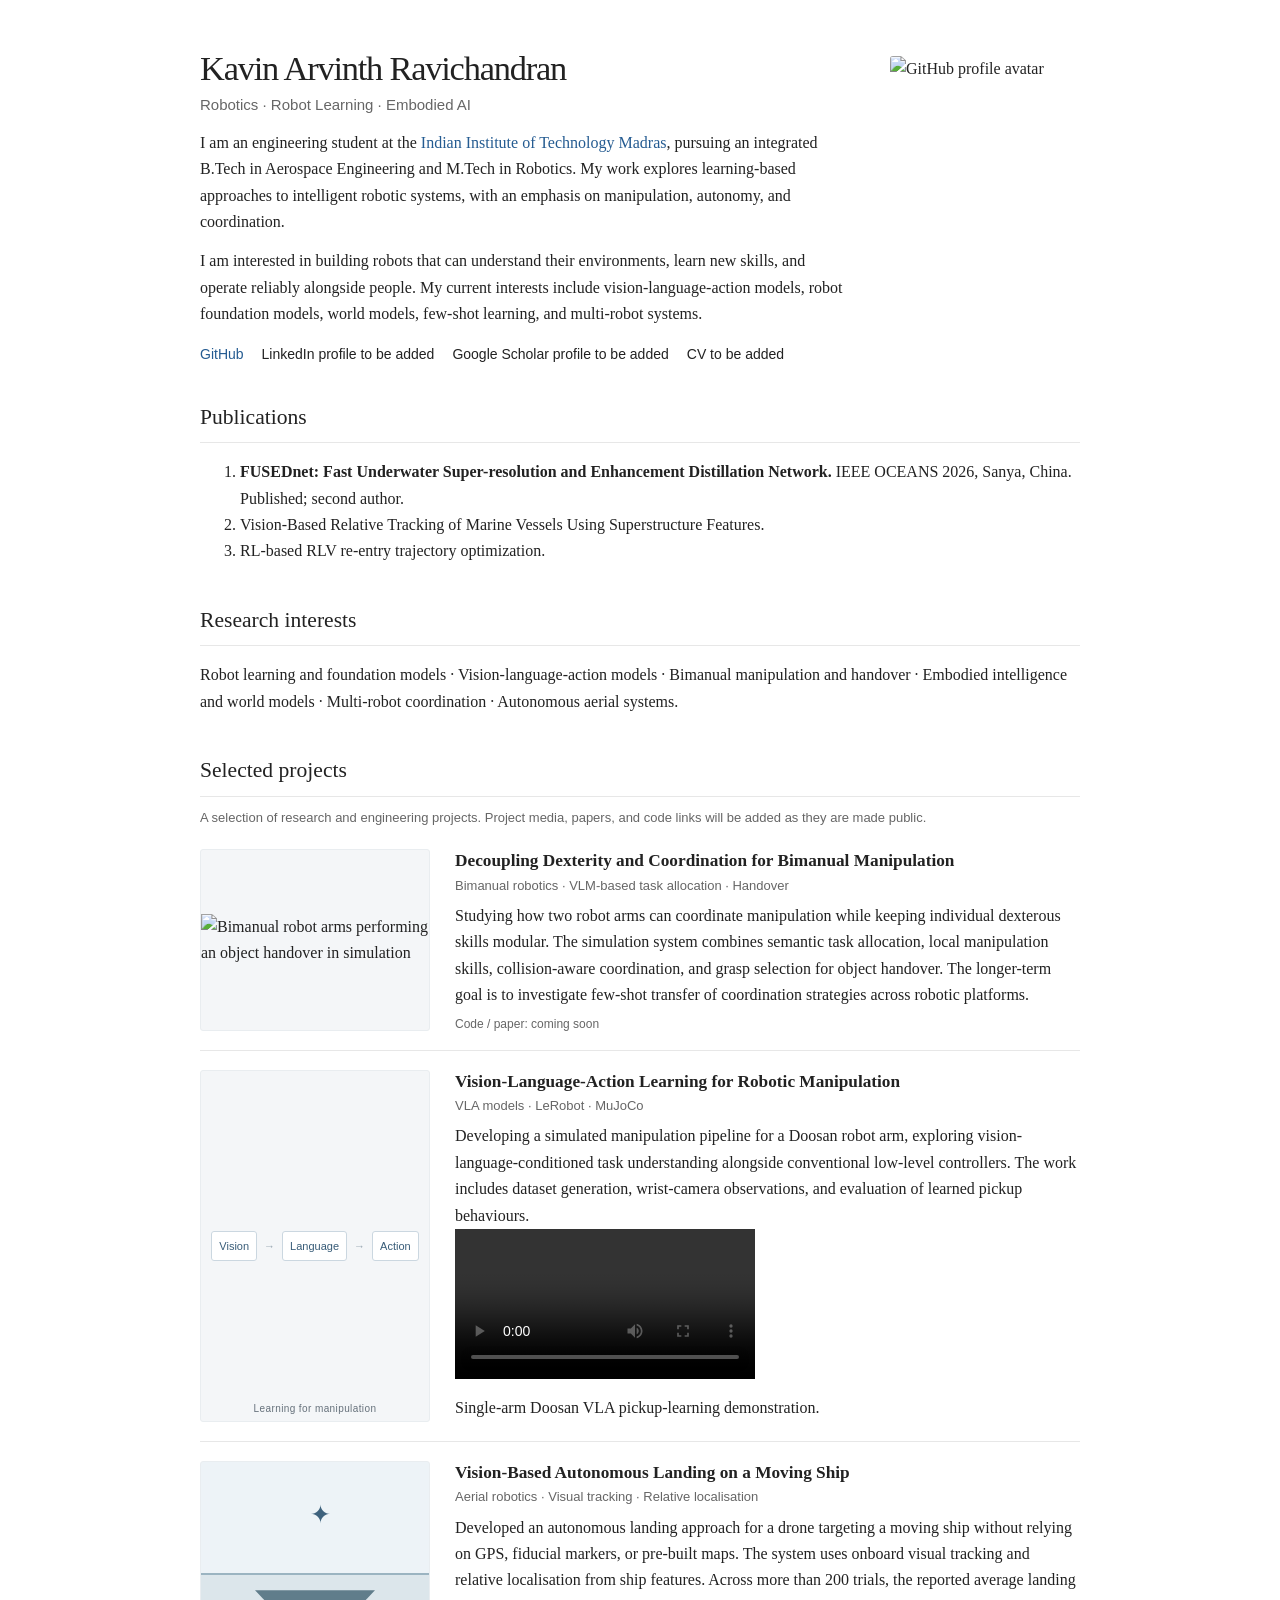
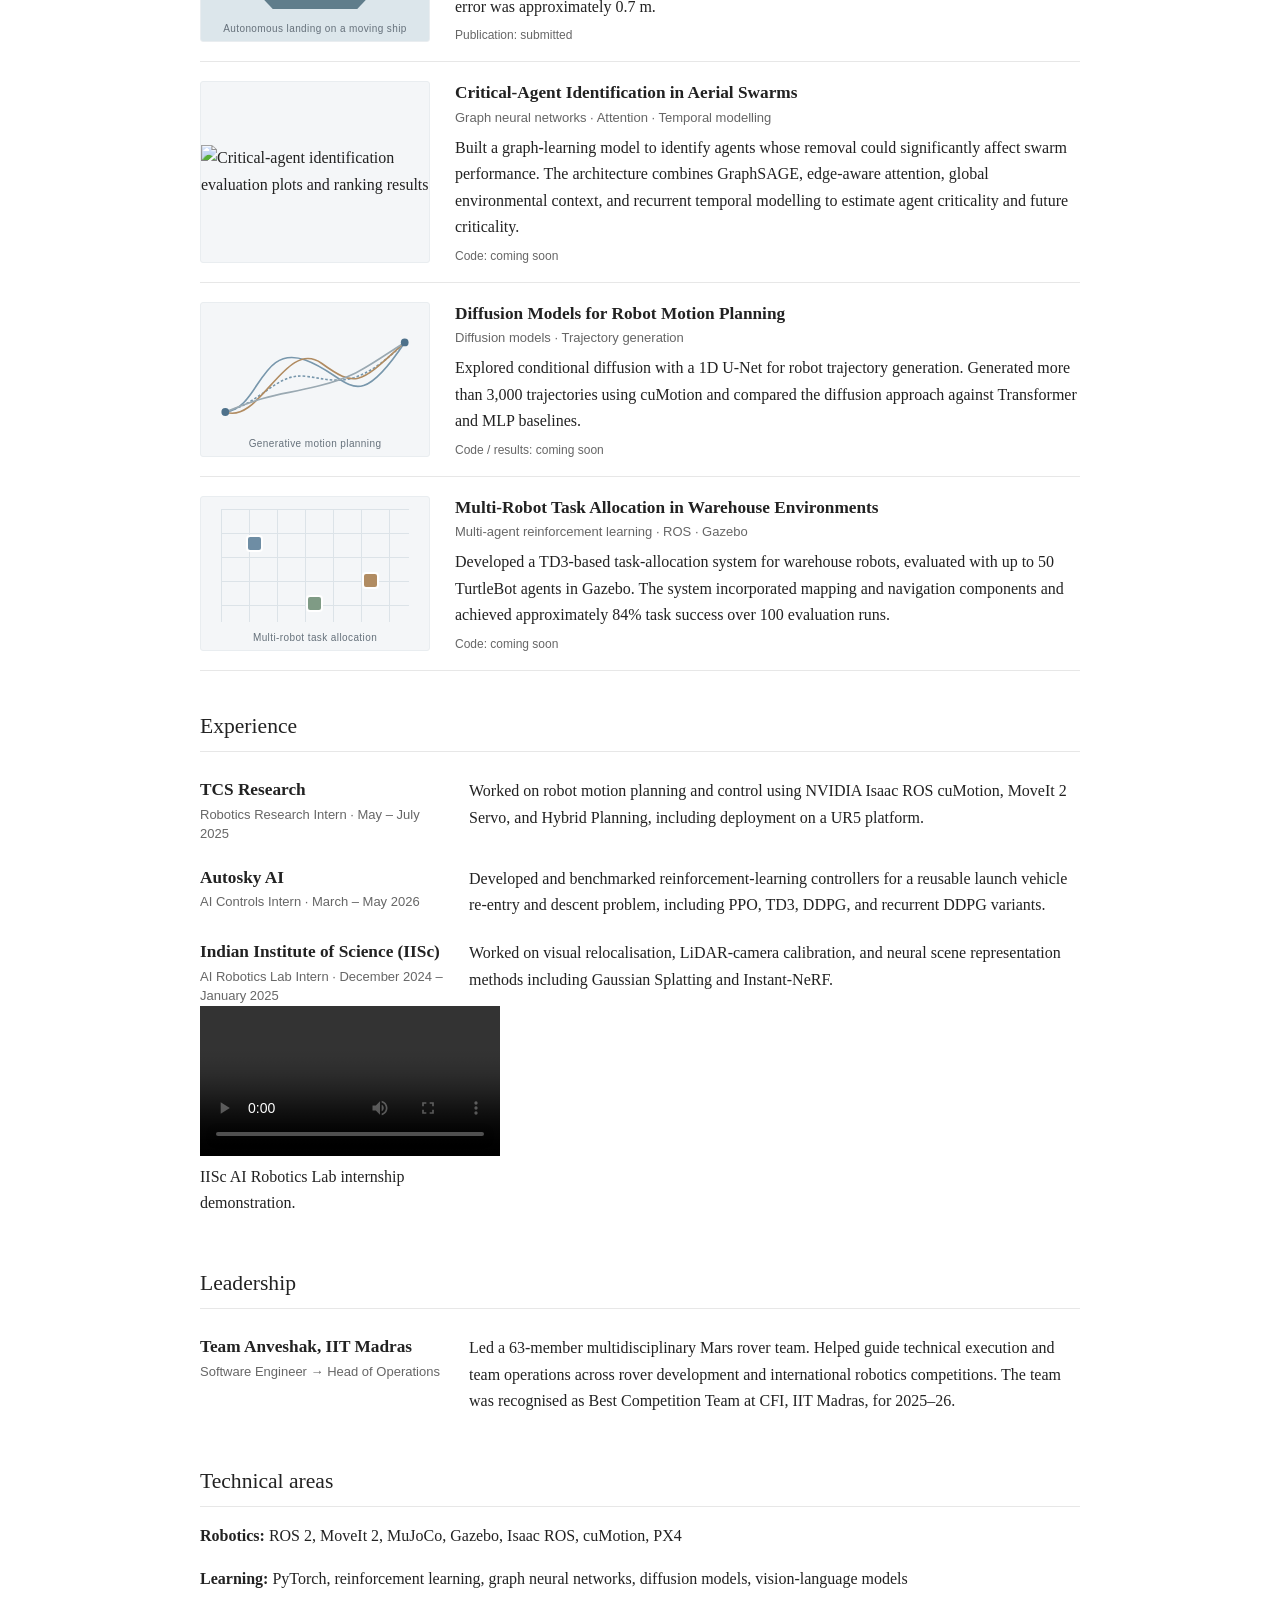
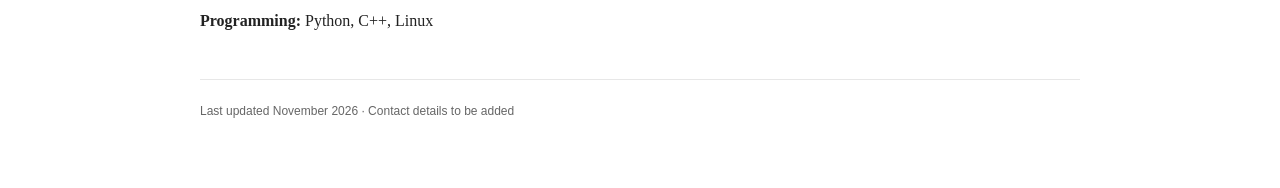
==== index.html @ e3681ea6 "Add publications and project media sections" ====
<!DOCTYPE html>
<html lang="en">
<head>
  <meta charset="UTF-8">
  <meta name="viewport" content="width=device-width, initial-scale=1">
  <meta name="description" content="Kavin Arvinth Ravichandran — robotics researcher working on robot learning, embodied AI, and autonomous systems.">
  <title>Kavin Arvinth Ravichandran</title>
  <link rel="stylesheet" href="stylesheet.css">
</head>
<body>
  <main class="page">
    <header class="intro">
      <div class="intro-copy">
        <h1>Kavin Arvinth Ravichandran</h1>
        <p class="subtitle">Robotics · Robot Learning · Embodied AI</p>
        <p>
          I am an engineering student at the <a href="https://www.iitm.ac.in/">Indian Institute of Technology Madras</a>,
          pursuing an integrated B.Tech in Aerospace Engineering and M.Tech in Robotics. My work explores
          learning-based approaches to intelligent robotic systems, with an emphasis on manipulation,
          autonomy, and coordination.
        </p>
        <p>
          I am interested in building robots that can understand their environments, learn new
          skills, and operate reliably alongside people. My current interests include vision-language-action
          models, robot foundation models, world models, few-shot learning, and multi-robot systems.
        </p>
        <nav class="links" aria-label="Profile links">
          <a href="https://github.com/Redsapphire15">GitHub</a>
          <span>LinkedIn profile to be added</span>
          <span>Google Scholar profile to be added</span>
          <span>CV to be added</span>
        </nav>
      </div>
      <div class="portrait">
        <img src="https://avatars.githubusercontent.com/u/147643584?v=4" alt="GitHub profile avatar">
      </div>
    </header>

    <section>
      <h2>Publications</h2>
      <ol class="publications">
        <li><strong>FUSEDnet: Fast Underwater Super-resolution and Enhancement Distillation Network.</strong> IEEE OCEANS 2026, Sanya, China. Published; second author.</li>
        <li>Vision-Based Relative Tracking of Marine Vessels Using Superstructure Features.</li>
        <li>RL-based RLV re-entry trajectory optimization.</li>
      </ol>
    </section>

    <section>
      <h2>Research interests</h2>
      <p>
        Robot learning and foundation models · Vision-language-action models · Bimanual manipulation
        and handover · Embodied intelligence and world models · Multi-robot coordination ·
        Autonomous aerial systems.
      </p>
    </section>

    <section>
      <h2>Selected projects</h2>
      <p class="section-note">A selection of research and engineering projects. Project media, papers, and code links will be added as they are made public.</p>

      <article class="project">
        <div class="project-figure media-figure">
          <img src="assets/images/bimanual-coordination.png" alt="Bimanual robot arms performing an object handover in simulation">
        </div>
        <div class="project-copy">
          <h3>Decoupling Dexterity and Coordination for Bimanual Manipulation</h3>
          <p class="meta">Bimanual robotics · VLM-based task allocation · Handover</p>
          <p>
            Studying how two robot arms can coordinate manipulation while keeping individual
            dexterous skills modular. The simulation system combines semantic task allocation,
            local manipulation skills, collision-aware coordination, and grasp selection for
            object handover. The longer-term goal is to investigate few-shot transfer of
            coordination strategies across robotic platforms.
          </p>
          <p class="project-links"><span>Code / paper: coming soon</span></p>
        </div>
      </article>

      <article class="project">
        <div class="project-figure figure-vla" role="img" aria-label="Illustration of a camera, language instruction, and robot action pipeline">
          <div class="pipeline"><span>Vision</span><b>→</b><span>Language</span><b>→</b><span>Action</span></div>
          <div class="figure-label">Learning for manipulation</div>
        </div>
        <div class="project-copy">
          <h3>Vision-Language-Action Learning for Robotic Manipulation</h3>
          <p class="meta">VLA models · LeRobot · MuJoCo</p>
          <p>
            Developing a simulated manipulation pipeline for a Doosan robot arm, exploring
            vision-language-conditioned task understanding alongside conventional low-level
            controllers. The work includes dataset generation, wrist-camera observations,
            and evaluation of learned pickup behaviours.
          </p>
          <div class="project-media">
            <video controls preload="metadata" playsinline>
              <source src="assets/videos/single-arm-vla.mp4" type="video/mp4">
              Your browser does not support the video tag.
            </video>
            <p class="media-caption">Single-arm Doosan VLA pickup-learning demonstration.</p>
          </div>
        </div>
      </article>

      <article class="project">
        <div class="project-figure figure-drone" role="img" aria-label="Illustration of a drone approaching a moving ship landing platform">
          <div class="horizon"></div><div class="ship"></div><div class="drone">✦</div>
          <div class="figure-label">Autonomous landing on a moving ship</div>
        </div>
        <div class="project-copy">
          <h3>Vision-Based Autonomous Landing on a Moving Ship</h3>
          <p class="meta">Aerial robotics · Visual tracking · Relative localisation</p>
          <p>
            Developed an autonomous landing approach for a drone targeting a moving ship without
            relying on GPS, fiducial markers, or pre-built maps. The system uses onboard visual
            tracking and relative localisation from ship features. Across more than 200 trials,
            the reported average landing error was approximately 0.7 m.
          </p>
          <p class="project-links"><span>Publication: submitted</span></p>
        </div>
      </article>

      <article class="project">
        <div class="project-figure media-figure">
          <img src="assets/images/critical-agent-results.png" alt="Critical-agent identification evaluation plots and ranking results">
        </div>
        <div class="project-copy">
          <h3>Critical-Agent Identification in Aerial Swarms</h3>
          <p class="meta">Graph neural networks · Attention · Temporal modelling</p>
          <p>
            Built a graph-learning model to identify agents whose removal could significantly
            affect swarm performance. The architecture combines GraphSAGE, edge-aware attention,
            global environmental context, and recurrent temporal modelling to estimate agent
            criticality and future criticality.
          </p>
          <p class="project-links"><span>Code: coming soon</span></p>
        </div>
      </article>

      <article class="project">
        <div class="project-figure figure-diffusion" role="img" aria-label="Illustration of multiple candidate robot motion trajectories">
          <svg viewBox="0 0 320 170" aria-hidden="true">
            <path d="M22 135 C75 130 75 30 145 55 S220 145 298 28" />
            <path d="M22 135 C80 120 100 75 145 80 S220 105 298 28" />
            <path d="M22 135 C75 155 115 20 170 60 S230 90 298 28" />
            <path d="M22 135 C95 105 105 110 165 95 S240 65 298 28" />
            <circle cx="22" cy="135" r="6"/><circle cx="298" cy="28" r="6"/>
          </svg>
          <div class="figure-label">Generative motion planning</div>
        </div>
        <div class="project-copy">
          <h3>Diffusion Models for Robot Motion Planning</h3>
          <p class="meta">Diffusion models · Trajectory generation</p>
          <p>
            Explored conditional diffusion with a 1D U-Net for robot trajectory generation.
            Generated more than 3,000 trajectories using cuMotion and compared the diffusion
            approach against Transformer and MLP baselines.
          </p>
          <p class="project-links"><span>Code / results: coming soon</span></p>
        </div>
      </article>

      <article class="project">
        <div class="project-figure figure-multi" role="img" aria-label="Illustration of multiple mobile robots coordinating in a warehouse">
          <div class="warehouse-grid"></div><span class="bot bot-a"></span><span class="bot bot-b"></span><span class="bot bot-c"></span>
          <div class="figure-label">Multi-robot task allocation</div>
        </div>
        <div class="project-copy">
          <h3>Multi-Robot Task Allocation in Warehouse Environments</h3>
          <p class="meta">Multi-agent reinforcement learning · ROS · Gazebo</p>
          <p>
            Developed a TD3-based task-allocation system for warehouse robots, evaluated with
            up to 50 TurtleBot agents in Gazebo. The system incorporated mapping and navigation
            components and achieved approximately 84% task success over 100 evaluation runs.
          </p>
          <p class="project-links"><span>Code: coming soon</span></p>
        </div>
      </article>
    </section>

    <section>
      <h2>Experience</h2>
      <div class="entry">
        <div><h3>TCS Research</h3><p class="meta">Robotics Research Intern · May – July 2025</p></div>
        <p>Worked on robot motion planning and control using NVIDIA Isaac ROS cuMotion, MoveIt 2 Servo, and Hybrid Planning, including deployment on a UR5 platform.</p>
      </div>
      <div class="entry">
        <div><h3>Autosky AI</h3><p class="meta">AI Controls Intern · March – May 2026</p></div>
        <p>Developed and benchmarked reinforcement-learning controllers for a reusable launch vehicle re-entry and descent problem, including PPO, TD3, DDPG, and recurrent DDPG variants.</p>
      </div>
      <div class="entry">
        <div><h3>Indian Institute of Science (IISc)</h3><p class="meta">AI Robotics Lab Intern · December 2024 – January 2025</p>
          <div class="project-media experience-video">
            <video controls preload="metadata" playsinline>
              <source src="assets/videos/iisc-internship.mp4" type="video/mp4">
              Your browser does not support the video tag.
            </video>
            <p class="media-caption">IISc AI Robotics Lab internship demonstration.</p>
          </div>
        </div>
        <p>Worked on visual relocalisation, LiDAR-camera calibration, and neural scene representation methods including Gaussian Splatting and Instant-NeRF.</p>
      </div>
    </section>

    <section>
      <h2>Leadership</h2>
      <div class="entry">
        <div><h3>Team Anveshak, IIT Madras</h3><p class="meta">Software Engineer → Head of Operations</p></div>
        <p>Led a 63-member multidisciplinary Mars rover team. Helped guide technical execution and team operations across rover development and international robotics competitions. The team was recognised as Best Competition Team at CFI, IIT Madras, for 2025–26.</p>
      </div>
    </section>

    <section>
      <h2>Technical areas</h2>
      <p><strong>Robotics:</strong> ROS 2, MoveIt 2, MuJoCo, Gazebo, Isaac ROS, cuMotion, PX4</p>
      <p><strong>Learning:</strong> PyTorch, reinforcement learning, graph neural networks, diffusion models, vision-language models</p>
      <p><strong>Programming:</strong> Python, C++, Linux</p>
    </section>

    <footer>
      <p>Last updated November 2026 · Contact details to be added</p>
    </footer>
  </main>
</body>
</html>
---- stylesheet.css ----
:root {
  --ink: #222;
  --muted: #666;
  --line: #e7e7e7;
  --link: #245b91;
  --paper: #fff;
  --wash: #f4f6f8;
}
* { box-sizing: border-box; }
html { scroll-behavior: smooth; }
body {
  margin: 0;
  background: var(--paper);
  color: var(--ink);
  font: 16px/1.65 Georgia, "Times New Roman", serif;
  -webkit-font-smoothing: antialiased;
}
a { color: var(--link); text-decoration: none; }
a:hover { text-decoration: underline; }
.page { max-width: 940px; margin: 48px auto 70px; padding: 0 30px; }
.intro { display: grid; grid-template-columns: minmax(0, 1fr) 190px; gap: 42px; align-items: start; }
h1 { margin: 0 0 5px; font-size: 2.15rem; font-weight: 500; line-height: 1.2; letter-spacing: -.035em; }
.subtitle { margin: 0 0 20px; color: var(--muted); font: 15px/1.5 Arial, sans-serif; }
.intro-copy p { margin: 0 0 13px; }
.portrait { padding-top: 8px; }
.portrait img { width: 100%; display: block; border-radius: 3px; }
.links { display: flex; flex-wrap: wrap; gap: 8px 18px; margin-top: 18px; font: 14px Arial, sans-serif; }
section { margin-top: 38px; }
h2 { margin: 0 0 15px; padding-bottom: 7px; border-bottom: 1px solid var(--line); font-size: 1.35rem; font-weight: 500; }
h3 { margin: 0 0 3px; font-size: 1.08rem; font-weight: 600; line-height: 1.35; }
.section-note, .meta { color: var(--muted); font: 13px/1.5 Arial, sans-serif; }
.section-note { margin: -4px 0 18px; }
.project { display: grid; grid-template-columns: 230px minmax(0, 1fr); gap: 25px; padding: 19px 0; border-bottom: 1px solid var(--line); }
.project:first-of-type { padding-top: 4px; }
.project-figure { position: relative; min-height: 145px; overflow: hidden; background: var(--wash); border: 1px solid #e9edf0; border-radius: 3px; display: flex; align-items: center; justify-content: center; }
.figure-label { position: absolute; bottom: 7px; left: 10px; right: 10px; color: #66717b; font: 10px Arial, sans-serif; text-align: center; letter-spacing: .04em; }
.project-copy p { margin: 8px 0 0; }
.project-copy .meta { margin-top: 2px; }
.project-links { color: var(--muted); font: 12px Arial, sans-serif; }
.arm { position: absolute; top: 54px; width: 72px; height: 9px; border-radius: 8px; background: #64839b; }
.arm-left { left: 24px; transform: rotate(30deg); }
.arm-right { right: 24px; transform: rotate(-30deg); }
.object { width: 25px; height: 25px; background: #d5a45c; border-radius: 4px; z-index: 1; }
.pipeline { display: flex; align-items: center; gap: 7px; color: #385c78; font: 11px Arial, sans-serif; }
.pipeline span { padding: 8px 7px; border: 1px solid #cbd7e0; border-radius: 3px; background: #fff; }
.pipeline b { color: #9aa8b3; }
.figure-drone { background: linear-gradient(#edf3f7 0 62%, #dce6eb 62%); }
.horizon { position: absolute; top: 62%; width: 100%; border-top: 2px solid #9bb4c1; }
.ship { position: absolute; bottom: 32px; width: 120px; height: 19px; background: #607d8b; clip-path: polygon(0 0,100% 0,85% 100%,15% 100%); }
.drone { position: absolute; top: 32px; left: 48%; color: #3e627d; font-size: 25px; }
.figure-swarm svg, .figure-diffusion svg { width: 100%; height: 100%; padding: 10px; }
.edges path { fill: none; stroke: #aab9c5; stroke-width: 2; }
.nodes circle { fill: #6689a4; stroke: white; stroke-width: 2; }
.figure-diffusion svg path { fill: none; stroke: #7897ac; stroke-width: 2.5; }
.figure-diffusion svg path:nth-child(2) { stroke-dasharray: 4 3; }
.figure-diffusion svg path:nth-child(3) { stroke: #b18c62; }
.figure-diffusion svg path:nth-child(4) { stroke: #9aa9b2; }
.figure-diffusion svg circle { fill: #4e718b; }
.figure-multi { background-color: #f4f6f8; }
.warehouse-grid { position: absolute; inset: 12px 20px 28px; background-image: linear-gradient(#dce3e8 1px, transparent 1px), linear-gradient(90deg,#dce3e8 1px,transparent 1px); background-size: 28px 24px; }
.bot { position: absolute; width: 17px; height: 17px; border-radius: 4px; background: #6e8da4; border: 2px solid #fff; }
.bot-a { top: 38px; left: 45px; }.bot-b { top: 75px; right: 50px; background: #b18c62; }.bot-c { bottom: 38px; left: 105px; background: #7f9b85; }
.entry { display: grid; grid-template-columns: 245px minmax(0,1fr); gap: 24px; padding: 11px 0; }
.entry p { margin: 0; }
.entry .meta { margin: 3px 0 0; }
footer { margin-top: 45px; padding-top: 12px; border-top: 1px solid var(--line); color: var(--muted); font: 12px Arial, sans-serif; }
@media (max-width: 680px) {
  .page { margin: 28px auto 45px; padding: 0 20px; }
  .intro { grid-template-columns: 1fr; gap: 18px; }
  .portrait { grid-row: 1; width: 112px; }
  h1 { font-size: 1.8rem; }
  .project { grid-template-columns: 1fr; gap: 12px; }
  .project-figure { min-height: 160px; }
  .entry { grid-template-columns: 1fr; gap: 3px; }
}
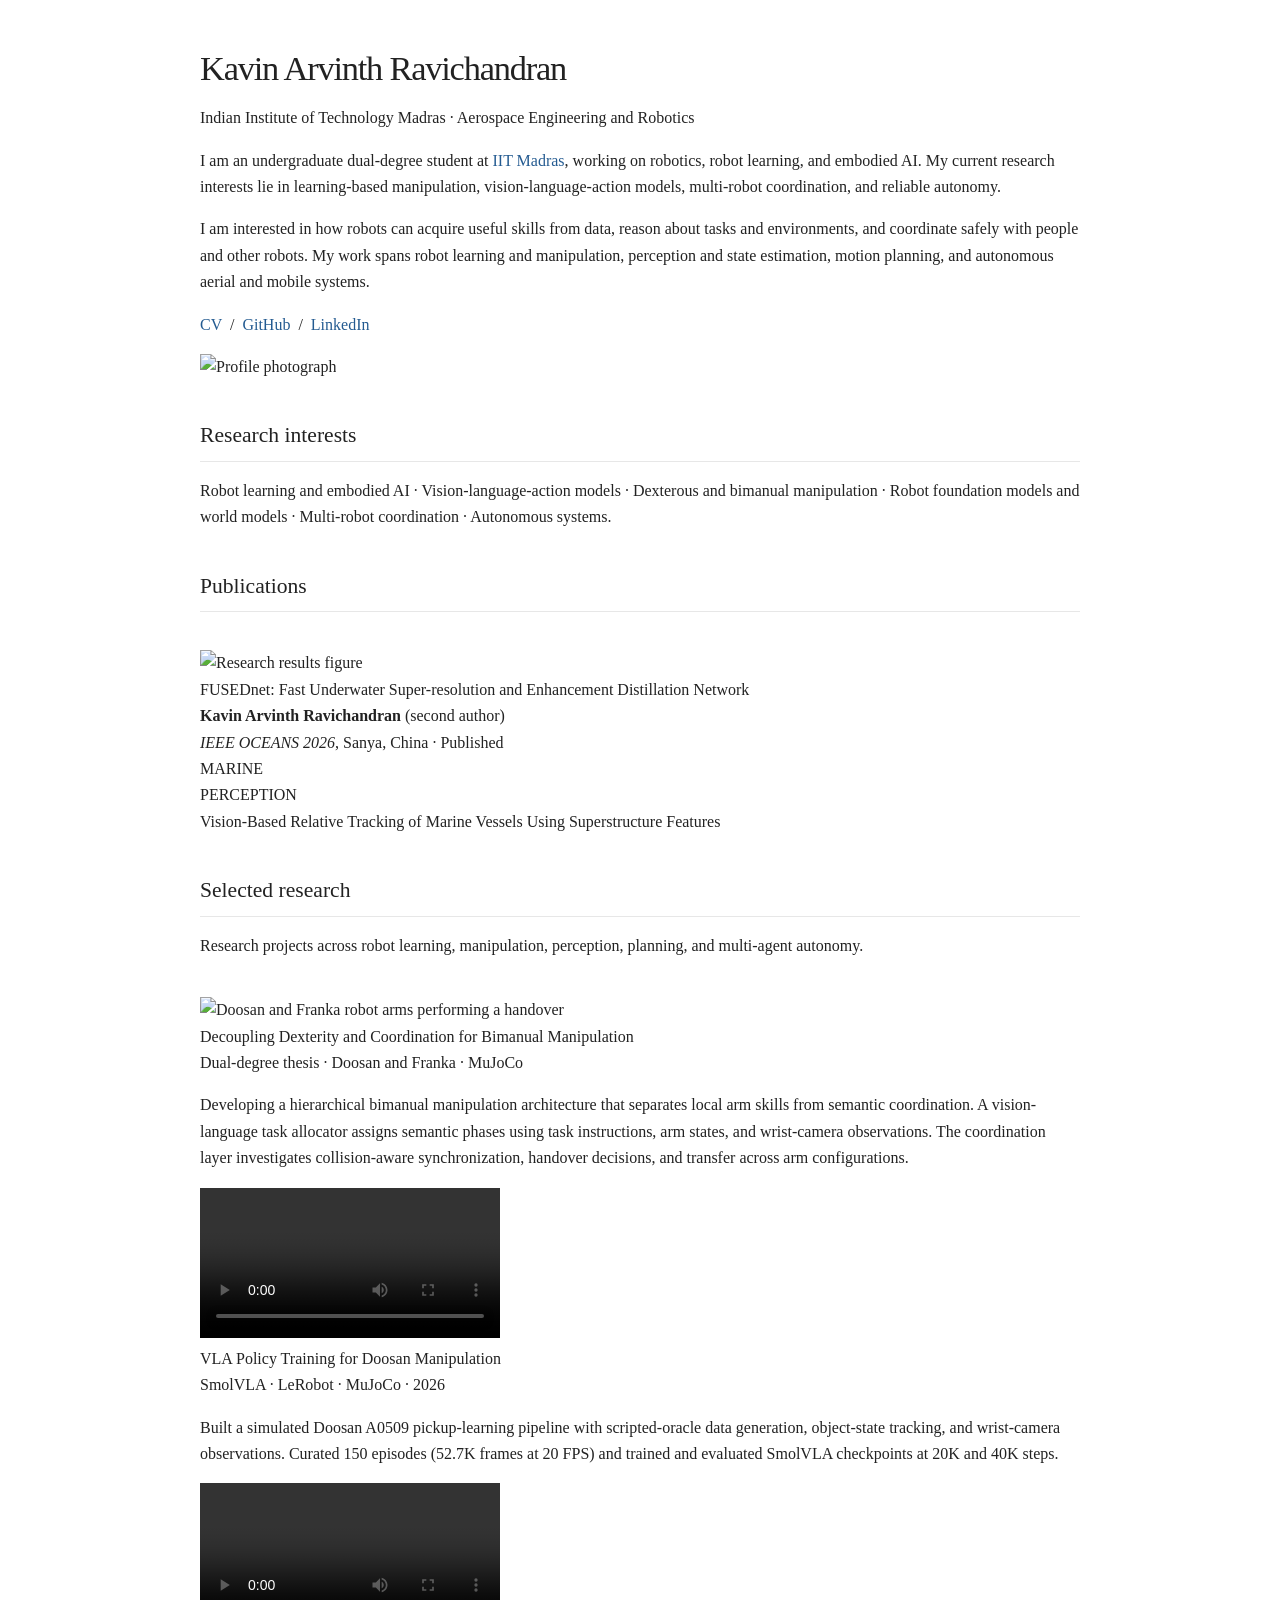
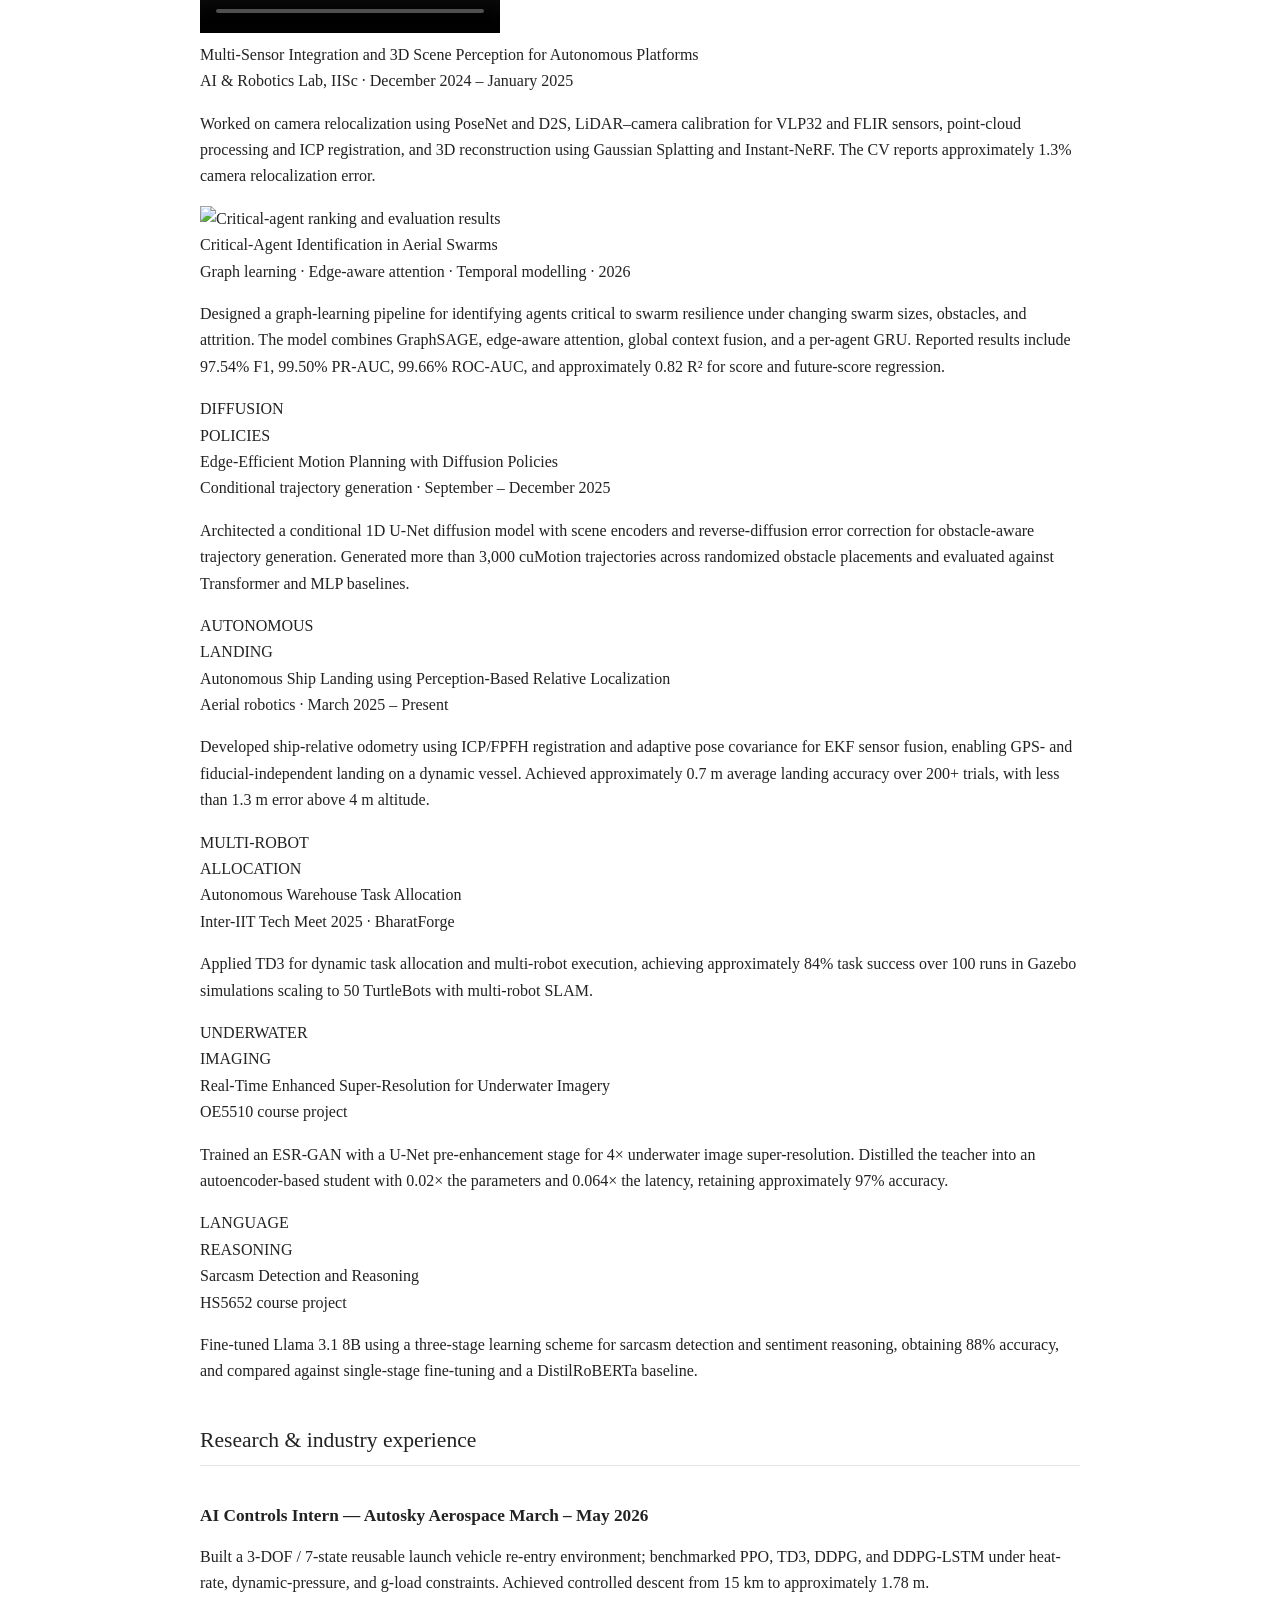
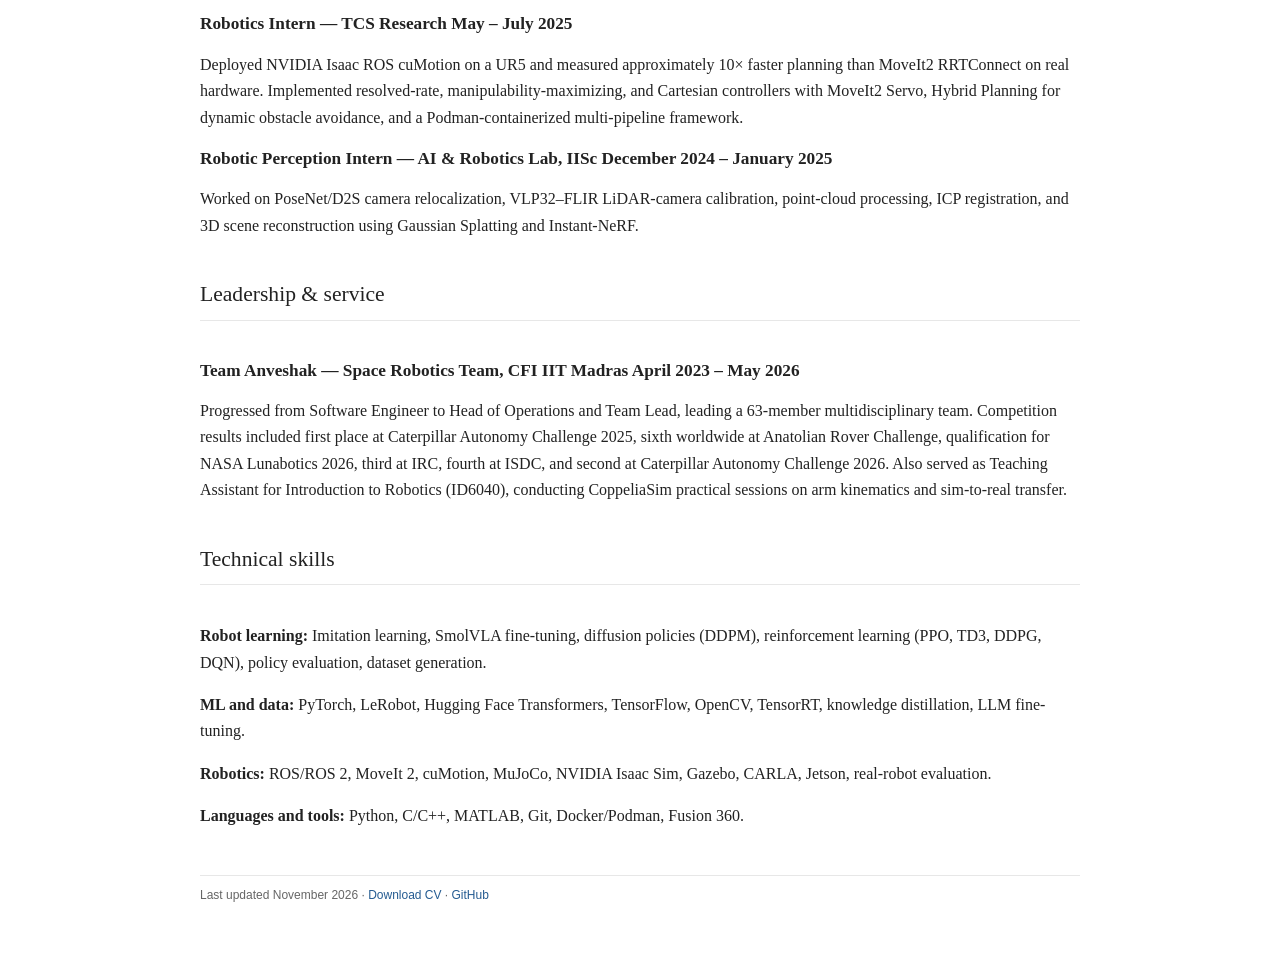
==== commit c3ba783d: "Rebuild academic homepage from current robotics CV" ====
--- a/index.html
+++ b/index.html
@@ -1,223 +1,195 @@
 <!DOCTYPE html>
 <html lang="en">
 <head>
-  <meta charset="UTF-8">
+  <meta charset="utf-8">
   <meta name="viewport" content="width=device-width, initial-scale=1">
-  <meta name="description" content="Kavin Arvinth Ravichandran — robotics researcher working on robot learning, embodied AI, and autonomous systems.">
+  <meta name="description" content="Kavin Arvinth Ravichandran — robotics, robot learning and embodied AI.">
   <title>Kavin Arvinth Ravichandran</title>
   <link rel="stylesheet" href="stylesheet.css">
 </head>
 <body>
-  <main class="page">
-    <header class="intro">
-      <div class="intro-copy">
-        <h1>Kavin Arvinth Ravichandran</h1>
-        <p class="subtitle">Robotics · Robot Learning · Embodied AI</p>
-        <p>
-          I am an engineering student at the <a href="https://www.iitm.ac.in/">Indian Institute of Technology Madras</a>,
-          pursuing an integrated B.Tech in Aerospace Engineering and M.Tech in Robotics. My work explores
-          learning-based approaches to intelligent robotic systems, with an emphasis on manipulation,
-          autonomy, and coordination.
-        </p>
-        <p>
-          I am interested in building robots that can understand their environments, learn new
-          skills, and operate reliably alongside people. My current interests include vision-language-action
-          models, robot foundation models, world models, few-shot learning, and multi-robot systems.
-        </p>
-        <nav class="links" aria-label="Profile links">
-          <a href="https://github.com/Redsapphire15">GitHub</a>
-          <span>LinkedIn profile to be added</span>
-          <span>Google Scholar profile to be added</span>
-          <span>CV to be added</span>
-        </nav>
+<main class="page">
+  <header class="bio">
+    <div class="bio-text">
+      <h1>Kavin Arvinth Ravichandran</h1>
+      <p class="affiliation">Indian Institute of Technology Madras · Aerospace Engineering and Robotics</p>
+      <p>
+        I am an undergraduate dual-degree student at <a href="https://www.iitm.ac.in/">IIT Madras</a>,
+        working on robotics, robot learning, and embodied AI. My current research interests lie in
+        learning-based manipulation, vision-language-action models, multi-robot coordination, and
+        reliable autonomy.
+      </p>
+      <p>
+        I am interested in how robots can acquire useful skills from data, reason about tasks and
+        environments, and coordinate safely with people and other robots. My work spans robot
+        learning and manipulation, perception and state estimation, motion planning, and autonomous
+        aerial and mobile systems.
+      </p>
+      <p class="bio-links">
+        <a href="CV.pdf">CV</a> &nbsp;/&nbsp;
+        <a href="https://github.com/Redsapphire15">GitHub</a> &nbsp;/&nbsp;
+        <a href="https://www.linkedin.com/in/kavin-arvinth-ravichandran-b06267b4/">LinkedIn</a>
+      </p>
+    </div>
+    <div class="bio-photo">
+      <img src="https://avatars.githubusercontent.com/u/147643584?v=4" alt="Profile photograph">
+    </div>
+  </header>
+
+  <section class="section-header">
+    <h2>Research interests</h2>
+    <p>Robot learning and embodied AI · Vision-language-action models · Dexterous and bimanual manipulation ·
+       Robot foundation models and world models · Multi-robot coordination · Autonomous systems.</p>
+  </section>
+
+  <section class="section-header">
+    <h2>Publications</h2>
+  </section>
+  <section class="papers">
+    <article class="paper">
+      <div class="paper-media"><div class="thumb"><img src="assets/images/critical-agent-results.png" alt="Research results figure"></div></div>
+      <div class="paper-info">
+        <div class="papertitle">FUSEDnet: Fast Underwater Super-resolution and Enhancement Distillation Network</div>
+        <div class="paper-authors"><strong>Kavin Arvinth Ravichandran</strong> (second author)</div>
+        <div class="paper-venue"><em>IEEE OCEANS 2026</em>, Sanya, China · Published</div>
       </div>
-      <div class="portrait">
-        <img src="https://avatars.githubusercontent.com/u/147643584?v=4" alt="GitHub profile avatar">
+    </article>
+    <article class="paper">
+      <div class="paper-media"><div class="thumb text-thumb">MARINE<br>PERCEPTION</div></div>
+      <div class="paper-info">
+        <div class="papertitle">Vision-Based Relative Tracking of Marine Vessels Using Superstructure Features</div>
       </div>
-    </header>
+    </article>
+  </section>
 
-    <section>
-      <h2>Publications</h2>
-      <ol class="publications">
-        <li><strong>FUSEDnet: Fast Underwater Super-resolution and Enhancement Distillation Network.</strong> IEEE OCEANS 2026, Sanya, China. Published; second author.</li>
-        <li>Vision-Based Relative Tracking of Marine Vessels Using Superstructure Features.</li>
-        <li>RL-based RLV re-entry trajectory optimization.</li>
-      </ol>
-    </section>
+  <section class="section-header">
+    <h2>Selected research</h2>
+    <p>Research projects across robot learning, manipulation, perception, planning, and multi-agent autonomy.</p>
+  </section>
+  <section class="papers">
+    <article class="paper">
+      <div class="paper-media"><div class="thumb"><img src="assets/images/bimanual-coordination.png" alt="Doosan and Franka robot arms performing a handover"></div></div>
+      <div class="paper-info">
+        <div class="papertitle">Decoupling Dexterity and Coordination for Bimanual Manipulation</div>
+        <div class="paper-venue">Dual-degree thesis · Doosan and Franka · MuJoCo</div>
+        <p class="paper-desc">Developing a hierarchical bimanual manipulation architecture that separates local arm skills from semantic coordination. A vision-language task allocator assigns semantic phases using task instructions, arm states, and wrist-camera observations. The coordination layer investigates collision-aware synchronization, handover decisions, and transfer across arm configurations.</p>
+      </div>
+    </article>
 
-    <section>
-      <h2>Research interests</h2>
-      <p>
-        Robot learning and foundation models · Vision-language-action models · Bimanual manipulation
-        and handover · Embodied intelligence and world models · Multi-robot coordination ·
-        Autonomous aerial systems.
-      </p>
-    </section>
+    <article class="paper">
+      <div class="paper-media"><div class="thumb video-thumb">
+        <video controls playsinline preload="metadata">
+          <source src="assets/videos/single-arm-vla-web.mp4" type="video/mp4">
+        </video>
+      </div></div>
+      <div class="paper-info">
+        <div class="papertitle">VLA Policy Training for Doosan Manipulation</div>
+        <div class="paper-venue">SmolVLA · LeRobot · MuJoCo · 2026</div>
+        <p class="paper-desc">Built a simulated Doosan A0509 pickup-learning pipeline with scripted-oracle data generation, object-state tracking, and wrist-camera observations. Curated 150 episodes (52.7K frames at 20 FPS) and trained and evaluated SmolVLA checkpoints at 20K and 40K steps.</p>
+      </div>
+    </article>
 
-    <section>
-      <h2>Selected projects</h2>
-      <p class="section-note">A selection of research and engineering projects. Project media, papers, and code links will be added as they are made public.</p>
+    <article class="paper">
+      <div class="paper-media"><div class="thumb video-thumb">
+        <video controls playsinline preload="metadata">
+          <source src="assets/videos/iisc-internship-web.mp4" type="video/mp4">
+        </video>
+      </div></div>
+      <div class="paper-info">
+        <div class="papertitle">Multi-Sensor Integration and 3D Scene Perception for Autonomous Platforms</div>
+        <div class="paper-venue">AI &amp; Robotics Lab, IISc · December 2024 – January 2025</div>
+        <p class="paper-desc">Worked on camera relocalization using PoseNet and D2S, LiDAR–camera calibration for VLP32 and FLIR sensors, point-cloud processing and ICP registration, and 3D reconstruction using Gaussian Splatting and Instant-NeRF. The CV reports approximately 1.3% camera relocalization error.</p>
+      </div>
+    </article>
 
-      <article class="project">
-        <div class="project-figure media-figure">
-          <img src="assets/images/bimanual-coordination.png" alt="Bimanual robot arms performing an object handover in simulation">
-        </div>
-        <div class="project-copy">
-          <h3>Decoupling Dexterity and Coordination for Bimanual Manipulation</h3>
-          <p class="meta">Bimanual robotics · VLM-based task allocation · Handover</p>
-          <p>
-            Studying how two robot arms can coordinate manipulation while keeping individual
-            dexterous skills modular. The simulation system combines semantic task allocation,
-            local manipulation skills, collision-aware coordination, and grasp selection for
-            object handover. The longer-term goal is to investigate few-shot transfer of
-            coordination strategies across robotic platforms.
-          </p>
-          <p class="project-links"><span>Code / paper: coming soon</span></p>
-        </div>
-      </article>
+    <article class="paper">
+      <div class="paper-media"><div class="thumb"><img src="assets/images/critical-agent-results.png" alt="Critical-agent ranking and evaluation results"></div></div>
+      <div class="paper-info">
+        <div class="papertitle">Critical-Agent Identification in Aerial Swarms</div>
+        <div class="paper-venue">Graph learning · Edge-aware attention · Temporal modelling · 2026</div>
+        <p class="paper-desc">Designed a graph-learning pipeline for identifying agents critical to swarm resilience under changing swarm sizes, obstacles, and attrition. The model combines GraphSAGE, edge-aware attention, global context fusion, and a per-agent GRU. Reported results include 97.54% F1, 99.50% PR-AUC, 99.66% ROC-AUC, and approximately 0.82 R² for score and future-score regression.</p>
+      </div>
+    </article>
 
-      <article class="project">
-        <div class="project-figure figure-vla" role="img" aria-label="Illustration of a camera, language instruction, and robot action pipeline">
-          <div class="pipeline"><span>Vision</span><b>→</b><span>Language</span><b>→</b><span>Action</span></div>
-          <div class="figure-label">Learning for manipulation</div>
-        </div>
-        <div class="project-copy">
-          <h3>Vision-Language-Action Learning for Robotic Manipulation</h3>
-          <p class="meta">VLA models · LeRobot · MuJoCo</p>
-          <p>
-            Developing a simulated manipulation pipeline for a Doosan robot arm, exploring
-            vision-language-conditioned task understanding alongside conventional low-level
-            controllers. The work includes dataset generation, wrist-camera observations,
-            and evaluation of learned pickup behaviours.
-          </p>
-          <div class="project-media">
-            <video controls preload="metadata" playsinline>
-              <source src="assets/videos/single-arm-vla.mp4" type="video/mp4">
-              Your browser does not support the video tag.
-            </video>
-            <p class="media-caption">Single-arm Doosan VLA pickup-learning demonstration.</p>
-          </div>
-        </div>
-      </article>
+    <article class="paper">
+      <div class="paper-media"><div class="thumb text-thumb">DIFFUSION<br>POLICIES</div></div>
+      <div class="paper-info">
+        <div class="papertitle">Edge-Efficient Motion Planning with Diffusion Policies</div>
+        <div class="paper-venue">Conditional trajectory generation · September – December 2025</div>
+        <p class="paper-desc">Architected a conditional 1D U-Net diffusion model with scene encoders and reverse-diffusion error correction for obstacle-aware trajectory generation. Generated more than 3,000 cuMotion trajectories across randomized obstacle placements and evaluated against Transformer and MLP baselines.</p>
+      </div>
+    </article>
 
-      <article class="project">
-        <div class="project-figure figure-drone" role="img" aria-label="Illustration of a drone approaching a moving ship landing platform">
-          <div class="horizon"></div><div class="ship"></div><div class="drone">✦</div>
-          <div class="figure-label">Autonomous landing on a moving ship</div>
-        </div>
-        <div class="project-copy">
-          <h3>Vision-Based Autonomous Landing on a Moving Ship</h3>
-          <p class="meta">Aerial robotics · Visual tracking · Relative localisation</p>
-          <p>
-            Developed an autonomous landing approach for a drone targeting a moving ship without
-            relying on GPS, fiducial markers, or pre-built maps. The system uses onboard visual
-            tracking and relative localisation from ship features. Across more than 200 trials,
-            the reported average landing error was approximately 0.7 m.
-          </p>
-          <p class="project-links"><span>Publication: submitted</span></p>
-        </div>
-      </article>
+    <article class="paper">
+      <div class="paper-media"><div class="thumb text-thumb">AUTONOMOUS<br>LANDING</div></div>
+      <div class="paper-info">
+        <div class="papertitle">Autonomous Ship Landing using Perception-Based Relative Localization</div>
+        <div class="paper-venue">Aerial robotics · March 2025 – Present</div>
+        <p class="paper-desc">Developed ship-relative odometry using ICP/FPFH registration and adaptive pose covariance for EKF sensor fusion, enabling GPS- and fiducial-independent landing on a dynamic vessel. Achieved approximately 0.7 m average landing accuracy over 200+ trials, with less than 1.3 m error above 4 m altitude.</p>
+      </div>
+    </article>
 
-      <article class="project">
-        <div class="project-figure media-figure">
-          <img src="assets/images/critical-agent-results.png" alt="Critical-agent identification evaluation plots and ranking results">
-        </div>
-        <div class="project-copy">
-          <h3>Critical-Agent Identification in Aerial Swarms</h3>
-          <p class="meta">Graph neural networks · Attention · Temporal modelling</p>
-          <p>
-            Built a graph-learning model to identify agents whose removal could significantly
-            affect swarm performance. The architecture combines GraphSAGE, edge-aware attention,
-            global environmental context, and recurrent temporal modelling to estimate agent
-            criticality and future criticality.
-          </p>
-          <p class="project-links"><span>Code: coming soon</span></p>
-        </div>
-      </article>
+    <article class="paper">
+      <div class="paper-media"><div class="thumb text-thumb">MULTI-ROBOT<br>ALLOCATION</div></div>
+      <div class="paper-info">
+        <div class="papertitle">Autonomous Warehouse Task Allocation</div>
+        <div class="paper-venue">Inter-IIT Tech Meet 2025 · BharatForge</div>
+        <p class="paper-desc">Applied TD3 for dynamic task allocation and multi-robot execution, achieving approximately 84% task success over 100 runs in Gazebo simulations scaling to 50 TurtleBots with multi-robot SLAM.</p>
+      </div>
+    </article>
 
-      <article class="project">
-        <div class="project-figure figure-diffusion" role="img" aria-label="Illustration of multiple candidate robot motion trajectories">
-          <svg viewBox="0 0 320 170" aria-hidden="true">
-            <path d="M22 135 C75 130 75 30 145 55 S220 145 298 28" />
-            <path d="M22 135 C80 120 100 75 145 80 S220 105 298 28" />
-            <path d="M22 135 C75 155 115 20 170 60 S230 90 298 28" />
-            <path d="M22 135 C95 105 105 110 165 95 S240 65 298 28" />
-            <circle cx="22" cy="135" r="6"/><circle cx="298" cy="28" r="6"/>
-          </svg>
-          <div class="figure-label">Generative motion planning</div>
-        </div>
-        <div class="project-copy">
-          <h3>Diffusion Models for Robot Motion Planning</h3>
-          <p class="meta">Diffusion models · Trajectory generation</p>
-          <p>
-            Explored conditional diffusion with a 1D U-Net for robot trajectory generation.
-            Generated more than 3,000 trajectories using cuMotion and compared the diffusion
-            approach against Transformer and MLP baselines.
-          </p>
-          <p class="project-links"><span>Code / results: coming soon</span></p>
-        </div>
-      </article>
+    <article class="paper">
+      <div class="paper-media"><div class="thumb text-thumb">UNDERWATER<br>IMAGING</div></div>
+      <div class="paper-info">
+        <div class="papertitle">Real-Time Enhanced Super-Resolution for Underwater Imagery</div>
+        <div class="paper-venue">OE5510 course project</div>
+        <p class="paper-desc">Trained an ESR-GAN with a U-Net pre-enhancement stage for 4× underwater image super-resolution. Distilled the teacher into an autoencoder-based student with 0.02× the parameters and 0.064× the latency, retaining approximately 97% accuracy.</p>
+      </div>
+    </article>
 
-      <article class="project">
-        <div class="project-figure figure-multi" role="img" aria-label="Illustration of multiple mobile robots coordinating in a warehouse">
-          <div class="warehouse-grid"></div><span class="bot bot-a"></span><span class="bot bot-b"></span><span class="bot bot-c"></span>
-          <div class="figure-label">Multi-robot task allocation</div>
-        </div>
-        <div class="project-copy">
-          <h3>Multi-Robot Task Allocation in Warehouse Environments</h3>
-          <p class="meta">Multi-agent reinforcement learning · ROS · Gazebo</p>
-          <p>
-            Developed a TD3-based task-allocation system for warehouse robots, evaluated with
-            up to 50 TurtleBot agents in Gazebo. The system incorporated mapping and navigation
-            components and achieved approximately 84% task success over 100 evaluation runs.
-          </p>
-          <p class="project-links"><span>Code: coming soon</span></p>
-        </div>
-      </article>
-    </section>
+    <article class="paper">
+      <div class="paper-media"><div class="thumb text-thumb">LANGUAGE<br>REASONING</div></div>
+      <div class="paper-info">
+        <div class="papertitle">Sarcasm Detection and Reasoning</div>
+        <div class="paper-venue">HS5652 course project</div>
+        <p class="paper-desc">Fine-tuned Llama 3.1 8B using a three-stage learning scheme for sarcasm detection and sentiment reasoning, obtaining 88% accuracy, and compared against single-stage fine-tuning and a DistilRoBERTa baseline.</p>
+      </div>
+    </article>
+  </section>
 
-    <section>
-      <h2>Experience</h2>
-      <div class="entry">
-        <div><h3>TCS Research</h3><p class="meta">Robotics Research Intern · May – July 2025</p></div>
-        <p>Worked on robot motion planning and control using NVIDIA Isaac ROS cuMotion, MoveIt 2 Servo, and Hybrid Planning, including deployment on a UR5 platform.</p>
-      </div>
-      <div class="entry">
-        <div><h3>Autosky AI</h3><p class="meta">AI Controls Intern · March – May 2026</p></div>
-        <p>Developed and benchmarked reinforcement-learning controllers for a reusable launch vehicle re-entry and descent problem, including PPO, TD3, DDPG, and recurrent DDPG variants.</p>
-      </div>
-      <div class="entry">
-        <div><h3>Indian Institute of Science (IISc)</h3><p class="meta">AI Robotics Lab Intern · December 2024 – January 2025</p>
-          <div class="project-media experience-video">
-            <video controls preload="metadata" playsinline>
-              <source src="assets/videos/iisc-internship.mp4" type="video/mp4">
-              Your browser does not support the video tag.
-            </video>
-            <p class="media-caption">IISc AI Robotics Lab internship demonstration.</p>
-          </div>
-        </div>
-        <p>Worked on visual relocalisation, LiDAR-camera calibration, and neural scene representation methods including Gaussian Splatting and Instant-NeRF.</p>
-      </div>
-    </section>
+  <section class="section-header"><h2>Research &amp; industry experience</h2></section>
+  <section class="text-list">
+    <article>
+      <h3>AI Controls Intern — Autosky Aerospace <span>March – May 2026</span></h3>
+      <p>Built a 3-DOF / 7-state reusable launch vehicle re-entry environment; benchmarked PPO, TD3, DDPG, and DDPG-LSTM under heat-rate, dynamic-pressure, and g-load constraints. Achieved controlled descent from 15 km to approximately 1.78 m.</p>
+    </article>
+    <article>
+      <h3>Robotics Intern — TCS Research <span>May – July 2025</span></h3>
+      <p>Deployed NVIDIA Isaac ROS cuMotion on a UR5 and measured approximately 10× faster planning than MoveIt2 RRTConnect on real hardware. Implemented resolved-rate, manipulability-maximizing, and Cartesian controllers with MoveIt2 Servo, Hybrid Planning for dynamic obstacle avoidance, and a Podman-containerized multi-pipeline framework.</p>
+    </article>
+    <article>
+      <h3>Robotic Perception Intern — AI &amp; Robotics Lab, IISc <span>December 2024 – January 2025</span></h3>
+      <p>Worked on PoseNet/D2S camera relocalization, VLP32–FLIR LiDAR-camera calibration, point-cloud processing, ICP registration, and 3D scene reconstruction using Gaussian Splatting and Instant-NeRF.</p>
+    </article>
+  </section>
 
-    <section>
-      <h2>Leadership</h2>
-      <div class="entry">
-        <div><h3>Team Anveshak, IIT Madras</h3><p class="meta">Software Engineer → Head of Operations</p></div>
-        <p>Led a 63-member multidisciplinary Mars rover team. Helped guide technical execution and team operations across rover development and international robotics competitions. The team was recognised as Best Competition Team at CFI, IIT Madras, for 2025–26.</p>
-      </div>
-    </section>
+  <section class="section-header"><h2>Leadership &amp; service</h2></section>
+  <section class="text-list">
+    <article>
+      <h3>Team Anveshak — Space Robotics Team, CFI IIT Madras <span>April 2023 – May 2026</span></h3>
+      <p>Progressed from Software Engineer to Head of Operations and Team Lead, leading a 63-member multidisciplinary team. Competition results included first place at Caterpillar Autonomy Challenge 2025, sixth worldwide at Anatolian Rover Challenge, qualification for NASA Lunabotics 2026, third at IRC, fourth at ISDC, and second at Caterpillar Autonomy Challenge 2026. Also served as Teaching Assistant for Introduction to Robotics (ID6040), conducting CoppeliaSim practical sessions on arm kinematics and sim-to-real transfer.</p>
+    </article>
+  </section>
 
-    <section>
-      <h2>Technical areas</h2>
-      <p><strong>Robotics:</strong> ROS 2, MoveIt 2, MuJoCo, Gazebo, Isaac ROS, cuMotion, PX4</p>
-      <p><strong>Learning:</strong> PyTorch, reinforcement learning, graph neural networks, diffusion models, vision-language models</p>
-      <p><strong>Programming:</strong> Python, C++, Linux</p>
-    </section>
+  <section class="section-header"><h2>Technical skills</h2></section>
+  <section class="skills">
+    <p><strong>Robot learning:</strong> Imitation learning, SmolVLA fine-tuning, diffusion policies (DDPM), reinforcement learning (PPO, TD3, DDPG, DQN), policy evaluation, dataset generation.</p>
+    <p><strong>ML and data:</strong> PyTorch, LeRobot, Hugging Face Transformers, TensorFlow, OpenCV, TensorRT, knowledge distillation, LLM fine-tuning.</p>
+    <p><strong>Robotics:</strong> ROS/ROS 2, MoveIt 2, cuMotion, MuJoCo, NVIDIA Isaac Sim, Gazebo, CARLA, Jetson, real-robot evaluation.</p>
+    <p><strong>Languages and tools:</strong> Python, C/C++, MATLAB, Git, Docker/Podman, Fusion 360.</p>
+  </section>
 
-    <footer>
-      <p>Last updated November 2026 · Contact details to be added</p>
-    </footer>
-  </main>
+  <footer>Last updated November 2026 · <a href="CV.pdf">Download CV</a> · <a href="https://github.com/Redsapphire15">GitHub</a></footer>
+</main>
 </body>
 </html>
--- a/stylesheet.css
+++ b/stylesheet.css
@@ -72,4 +72,18 @@
   .project { grid-template-columns: 1fr; gap: 12px; }
   .project-figure { min-height: 160px; }
   .entry { grid-template-columns: 1fr; gap: 3px; }
-}+}
+
+/* Embedded research media */
+.publications { padding-left: 22px; }
+.publications li { margin: 8px 0; }
+.media-figure { background: #f4f6f8; padding: 5px; }
+.media-figure img { display: block; width: 100%; height: 100%; max-height: 190px; object-fit: contain; }
+.project-media { margin-top: 13px; }
+.project-media video { display: block; width: 100%; max-height: 360px; background: #111; border-radius: 3px; }
+.media-caption { margin: 5px 0 0 !important; color: var(--muted); font: 12px/1.45 Arial, sans-serif; }
+.experience-video { max-width: 280px; }
+@media (max-width: 680px) {
+  .media-figure img { max-height: 230px; }
+  .experience-video { max-width: 100%; }
+}
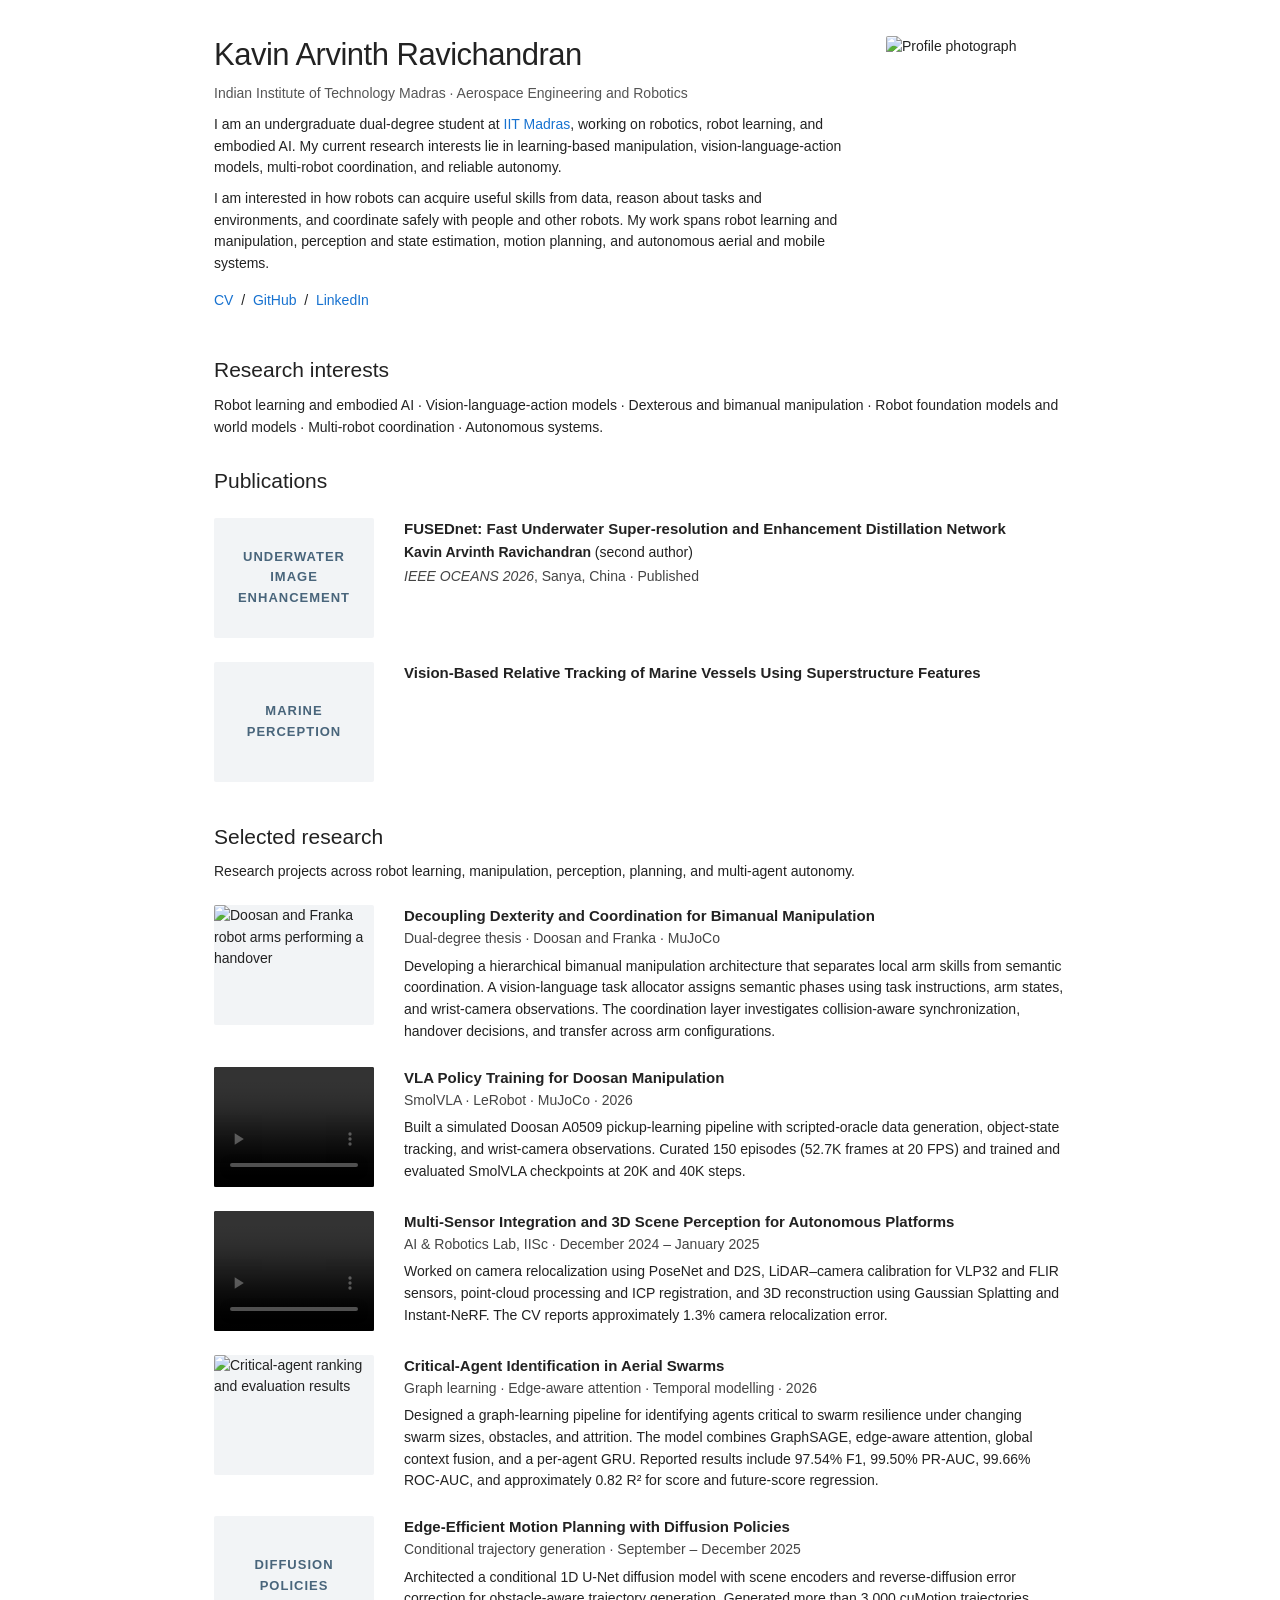
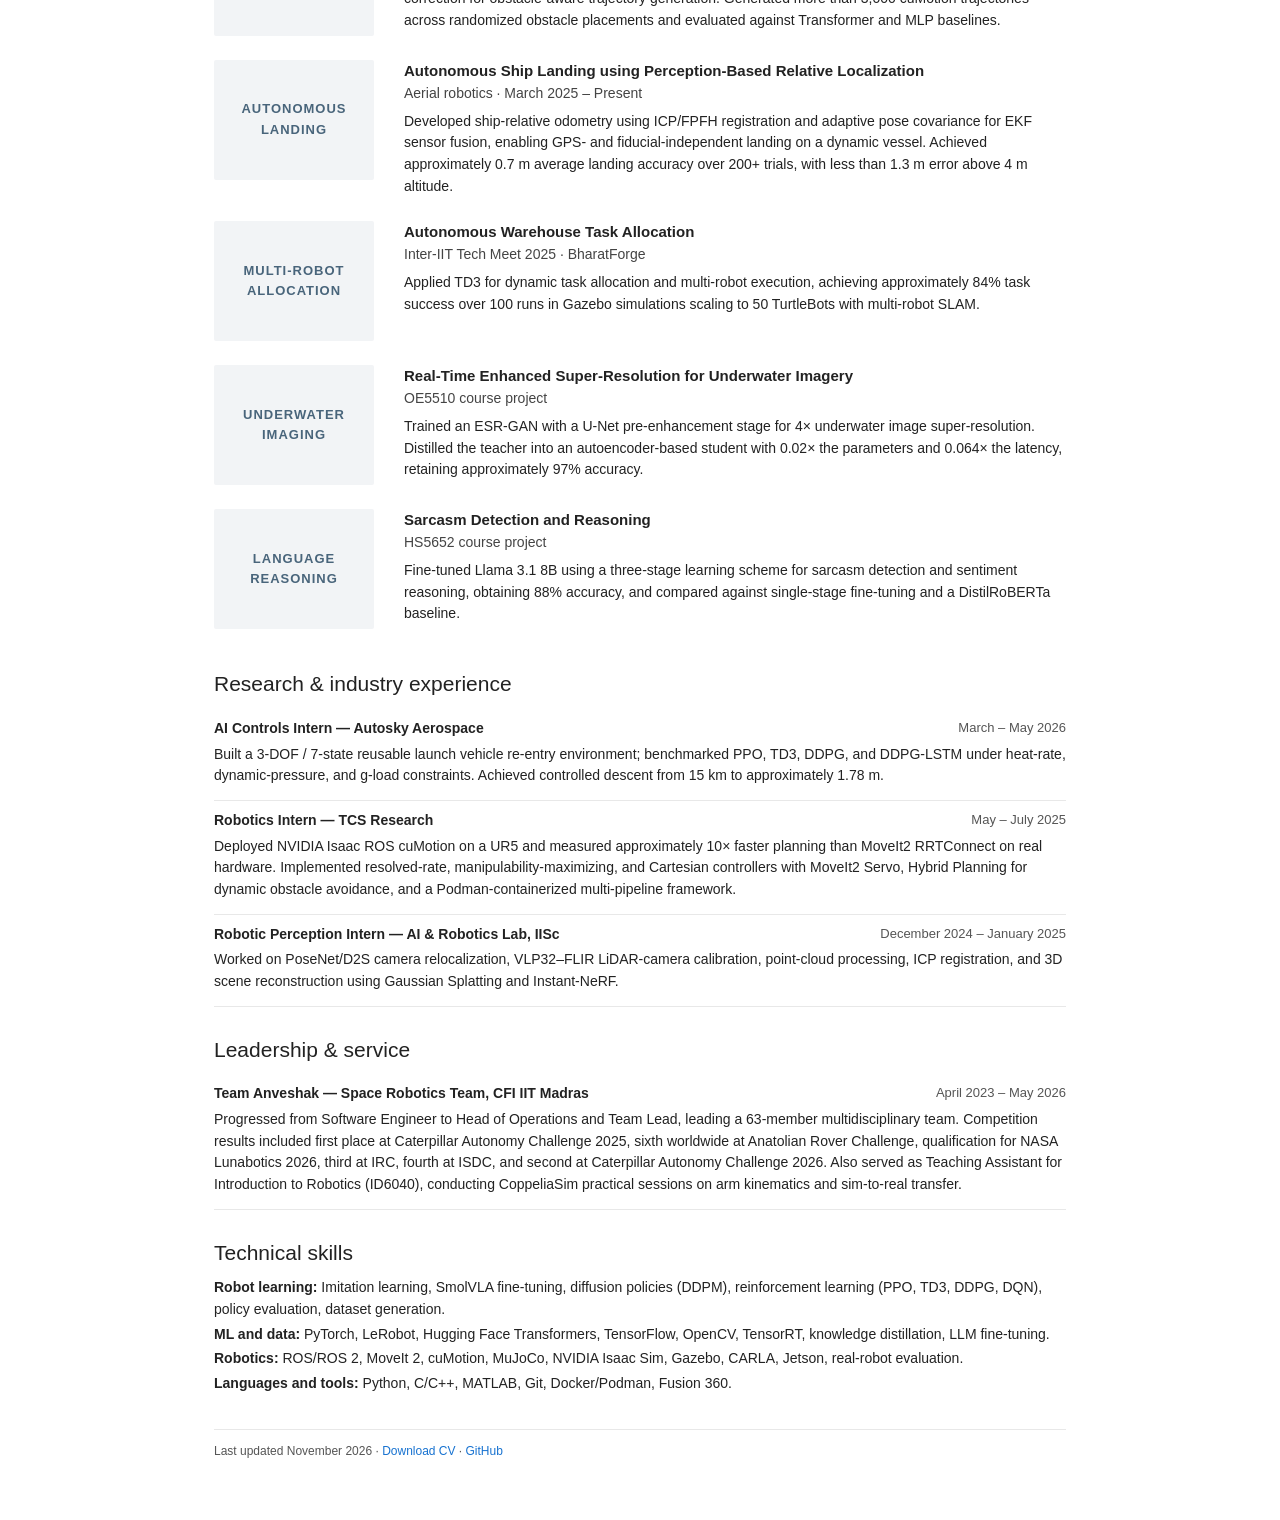
==== commit 9d5ced83: "Keep swarm results figure exclusive to critical-agent project" ====
--- a/index.html
+++ b/index.html
@@ -47,7 +47,7 @@
   </section>
   <section class="papers">
     <article class="paper">
-      <div class="paper-media"><div class="thumb"><img src="assets/images/critical-agent-results.png" alt="Research results figure"></div></div>
+      <div class="paper-media"><div class="thumb text-thumb">UNDERWATER<br>IMAGE ENHANCEMENT</div></div>
       <div class="paper-info">
         <div class="papertitle">FUSEDnet: Fast Underwater Super-resolution and Enhancement Distillation Network</div>
         <div class="paper-authors"><strong>Kavin Arvinth Ravichandran</strong> (second author)</div>
--- a/stylesheet.css
+++ b/stylesheet.css
@@ -1,89 +1,45 @@
-:root {
-  --ink: #222;
-  --muted: #666;
-  --line: #e7e7e7;
-  --link: #245b91;
-  --paper: #fff;
-  --wash: #f4f6f8;
-}
-* { box-sizing: border-box; }
-html { scroll-behavior: smooth; }
-body {
-  margin: 0;
-  background: var(--paper);
-  color: var(--ink);
-  font: 16px/1.65 Georgia, "Times New Roman", serif;
-  -webkit-font-smoothing: antialiased;
-}
-a { color: var(--link); text-decoration: none; }
-a:hover { text-decoration: underline; }
-.page { max-width: 940px; margin: 48px auto 70px; padding: 0 30px; }
-.intro { display: grid; grid-template-columns: minmax(0, 1fr) 190px; gap: 42px; align-items: start; }
-h1 { margin: 0 0 5px; font-size: 2.15rem; font-weight: 500; line-height: 1.2; letter-spacing: -.035em; }
-.subtitle { margin: 0 0 20px; color: var(--muted); font: 15px/1.5 Arial, sans-serif; }
-.intro-copy p { margin: 0 0 13px; }
-.portrait { padding-top: 8px; }
-.portrait img { width: 100%; display: block; border-radius: 3px; }
-.links { display: flex; flex-wrap: wrap; gap: 8px 18px; margin-top: 18px; font: 14px Arial, sans-serif; }
-section { margin-top: 38px; }
-h2 { margin: 0 0 15px; padding-bottom: 7px; border-bottom: 1px solid var(--line); font-size: 1.35rem; font-weight: 500; }
-h3 { margin: 0 0 3px; font-size: 1.08rem; font-weight: 600; line-height: 1.35; }
-.section-note, .meta { color: var(--muted); font: 13px/1.5 Arial, sans-serif; }
-.section-note { margin: -4px 0 18px; }
-.project { display: grid; grid-template-columns: 230px minmax(0, 1fr); gap: 25px; padding: 19px 0; border-bottom: 1px solid var(--line); }
-.project:first-of-type { padding-top: 4px; }
-.project-figure { position: relative; min-height: 145px; overflow: hidden; background: var(--wash); border: 1px solid #e9edf0; border-radius: 3px; display: flex; align-items: center; justify-content: center; }
-.figure-label { position: absolute; bottom: 7px; left: 10px; right: 10px; color: #66717b; font: 10px Arial, sans-serif; text-align: center; letter-spacing: .04em; }
-.project-copy p { margin: 8px 0 0; }
-.project-copy .meta { margin-top: 2px; }
-.project-links { color: var(--muted); font: 12px Arial, sans-serif; }
-.arm { position: absolute; top: 54px; width: 72px; height: 9px; border-radius: 8px; background: #64839b; }
-.arm-left { left: 24px; transform: rotate(30deg); }
-.arm-right { right: 24px; transform: rotate(-30deg); }
-.object { width: 25px; height: 25px; background: #d5a45c; border-radius: 4px; z-index: 1; }
-.pipeline { display: flex; align-items: center; gap: 7px; color: #385c78; font: 11px Arial, sans-serif; }
-.pipeline span { padding: 8px 7px; border: 1px solid #cbd7e0; border-radius: 3px; background: #fff; }
-.pipeline b { color: #9aa8b3; }
-.figure-drone { background: linear-gradient(#edf3f7 0 62%, #dce6eb 62%); }
-.horizon { position: absolute; top: 62%; width: 100%; border-top: 2px solid #9bb4c1; }
-.ship { position: absolute; bottom: 32px; width: 120px; height: 19px; background: #607d8b; clip-path: polygon(0 0,100% 0,85% 100%,15% 100%); }
-.drone { position: absolute; top: 32px; left: 48%; color: #3e627d; font-size: 25px; }
-.figure-swarm svg, .figure-diffusion svg { width: 100%; height: 100%; padding: 10px; }
-.edges path { fill: none; stroke: #aab9c5; stroke-width: 2; }
-.nodes circle { fill: #6689a4; stroke: white; stroke-width: 2; }
-.figure-diffusion svg path { fill: none; stroke: #7897ac; stroke-width: 2.5; }
-.figure-diffusion svg path:nth-child(2) { stroke-dasharray: 4 3; }
-.figure-diffusion svg path:nth-child(3) { stroke: #b18c62; }
-.figure-diffusion svg path:nth-child(4) { stroke: #9aa9b2; }
-.figure-diffusion svg circle { fill: #4e718b; }
-.figure-multi { background-color: #f4f6f8; }
-.warehouse-grid { position: absolute; inset: 12px 20px 28px; background-image: linear-gradient(#dce3e8 1px, transparent 1px), linear-gradient(90deg,#dce3e8 1px,transparent 1px); background-size: 28px 24px; }
-.bot { position: absolute; width: 17px; height: 17px; border-radius: 4px; background: #6e8da4; border: 2px solid #fff; }
-.bot-a { top: 38px; left: 45px; }.bot-b { top: 75px; right: 50px; background: #b18c62; }.bot-c { bottom: 38px; left: 105px; background: #7f9b85; }
-.entry { display: grid; grid-template-columns: 245px minmax(0,1fr); gap: 24px; padding: 11px 0; }
-.entry p { margin: 0; }
-.entry .meta { margin: 3px 0 0; }
-footer { margin-top: 45px; padding-top: 12px; border-top: 1px solid var(--line); color: var(--muted); font: 12px Arial, sans-serif; }
-@media (max-width: 680px) {
-  .page { margin: 28px auto 45px; padding: 0 20px; }
-  .intro { grid-template-columns: 1fr; gap: 18px; }
-  .portrait { grid-row: 1; width: 112px; }
-  h1 { font-size: 1.8rem; }
-  .project { grid-template-columns: 1fr; gap: 12px; }
-  .project-figure { min-height: 160px; }
-  .entry { grid-template-columns: 1fr; gap: 3px; }
-}
-
-/* Embedded research media */
-.publications { padding-left: 22px; }
-.publications li { margin: 8px 0; }
-.media-figure { background: #f4f6f8; padding: 5px; }
-.media-figure img { display: block; width: 100%; height: 100%; max-height: 190px; object-fit: contain; }
-.project-media { margin-top: 13px; }
-.project-media video { display: block; width: 100%; max-height: 360px; background: #111; border-radius: 3px; }
-.media-caption { margin: 5px 0 0 !important; color: var(--muted); font: 12px/1.45 Arial, sans-serif; }
-.experience-video { max-width: 280px; }
-@media (max-width: 680px) {
-  .media-figure img { max-height: 230px; }
-  .experience-video { max-width: 100%; }
-}
+/* Layout adapted from the classic Jon Barron academic homepage structure. */
+:root { --link:#1772d0; --ink:#222; --muted:#555; --line:#e8e8e8; --highlight:#ffffd0; }
+* { box-sizing:border-box; }
+html { scroll-behavior:smooth; }
+body { margin:0; background:#fff; color:var(--ink); font-family:Lato, Verdana, Helvetica, sans-serif; font-size:14px; line-height:1.55; }
+a { color:var(--link); text-decoration:none; }
+a:hover { color:#f09228; text-decoration:underline; }
+.page { max-width:900px; margin:36px auto 60px; padding:0 24px; }
+.bio { display:grid; grid-template-columns:minmax(0,1fr) 180px; gap:34px; align-items:start; margin-bottom:34px; }
+h1 { margin:0 0 10px; font-size:31px; line-height:1.2; font-weight:400; letter-spacing:-.5px; }
+.affiliation { color:var(--muted); margin-top:-4px; }
+.bio p { margin:9px 0; }
+.bio-links { margin-top:15px!important; }
+.bio-photo img { display:block; width:100%; aspect-ratio:1; object-fit:cover; border-radius:2px; }
+.section-header { margin:27px 0 8px; }
+h2 { margin:0 0 8px; font-size:21px; font-weight:400; }
+.section-header p { margin:0 0 10px; }
+.papers { margin:0; }
+.paper { display:grid; grid-template-columns:172px minmax(0,1fr); gap:18px; padding:12px 8px; margin:0 -8px; border-radius:3px; }
+.paper.highlighted { background:var(--highlight); }
+.paper-media { width:160px; }
+.thumb { width:160px; height:120px; background:#f2f4f6; display:flex; align-items:center; justify-content:center; overflow:hidden; border-radius:2px; }
+.thumb img { display:block; width:100%; height:100%; object-fit:contain; }
+.thumb video { width:100%; height:100%; object-fit:contain; background:#111; }
+.text-thumb { color:#49657b; font-size:13px; font-weight:700; letter-spacing:1px; text-align:center; line-height:1.6; }
+.papertitle { font-size:15px; font-weight:700; line-height:1.4; }
+.paper-authors { margin-top:3px; }
+.paper-venue { margin-top:2px; color:#444; }
+.paper-desc { margin:6px 0 0; }
+.text-list article { padding:9px 0 10px; border-bottom:1px solid var(--line); }
+h3 { font-size:14px; margin:0 0 4px; font-weight:700; }
+h3 span { float:right; font-size:13px; font-weight:400; color:var(--muted); }
+.text-list p,.skills p { margin:3px 0; }
+.skills { margin-top:8px; }
+footer { border-top:1px solid var(--line); margin-top:34px; padding-top:12px; color:var(--muted); font-size:12px; }
+@media(max-width:650px) {
+ .page { margin:24px auto 40px; padding:0 16px; }
+ .bio { grid-template-columns:1fr; gap:14px; }
+ .bio-photo { grid-row:1; width:116px; }
+ h1 { font-size:27px; }
+ .paper { grid-template-columns:1fr; gap:9px; }
+ .paper-media { width:100%; }
+ .thumb { width:min(100%,320px); height:180px; }
+ h3 span { display:block; float:none; }
+}
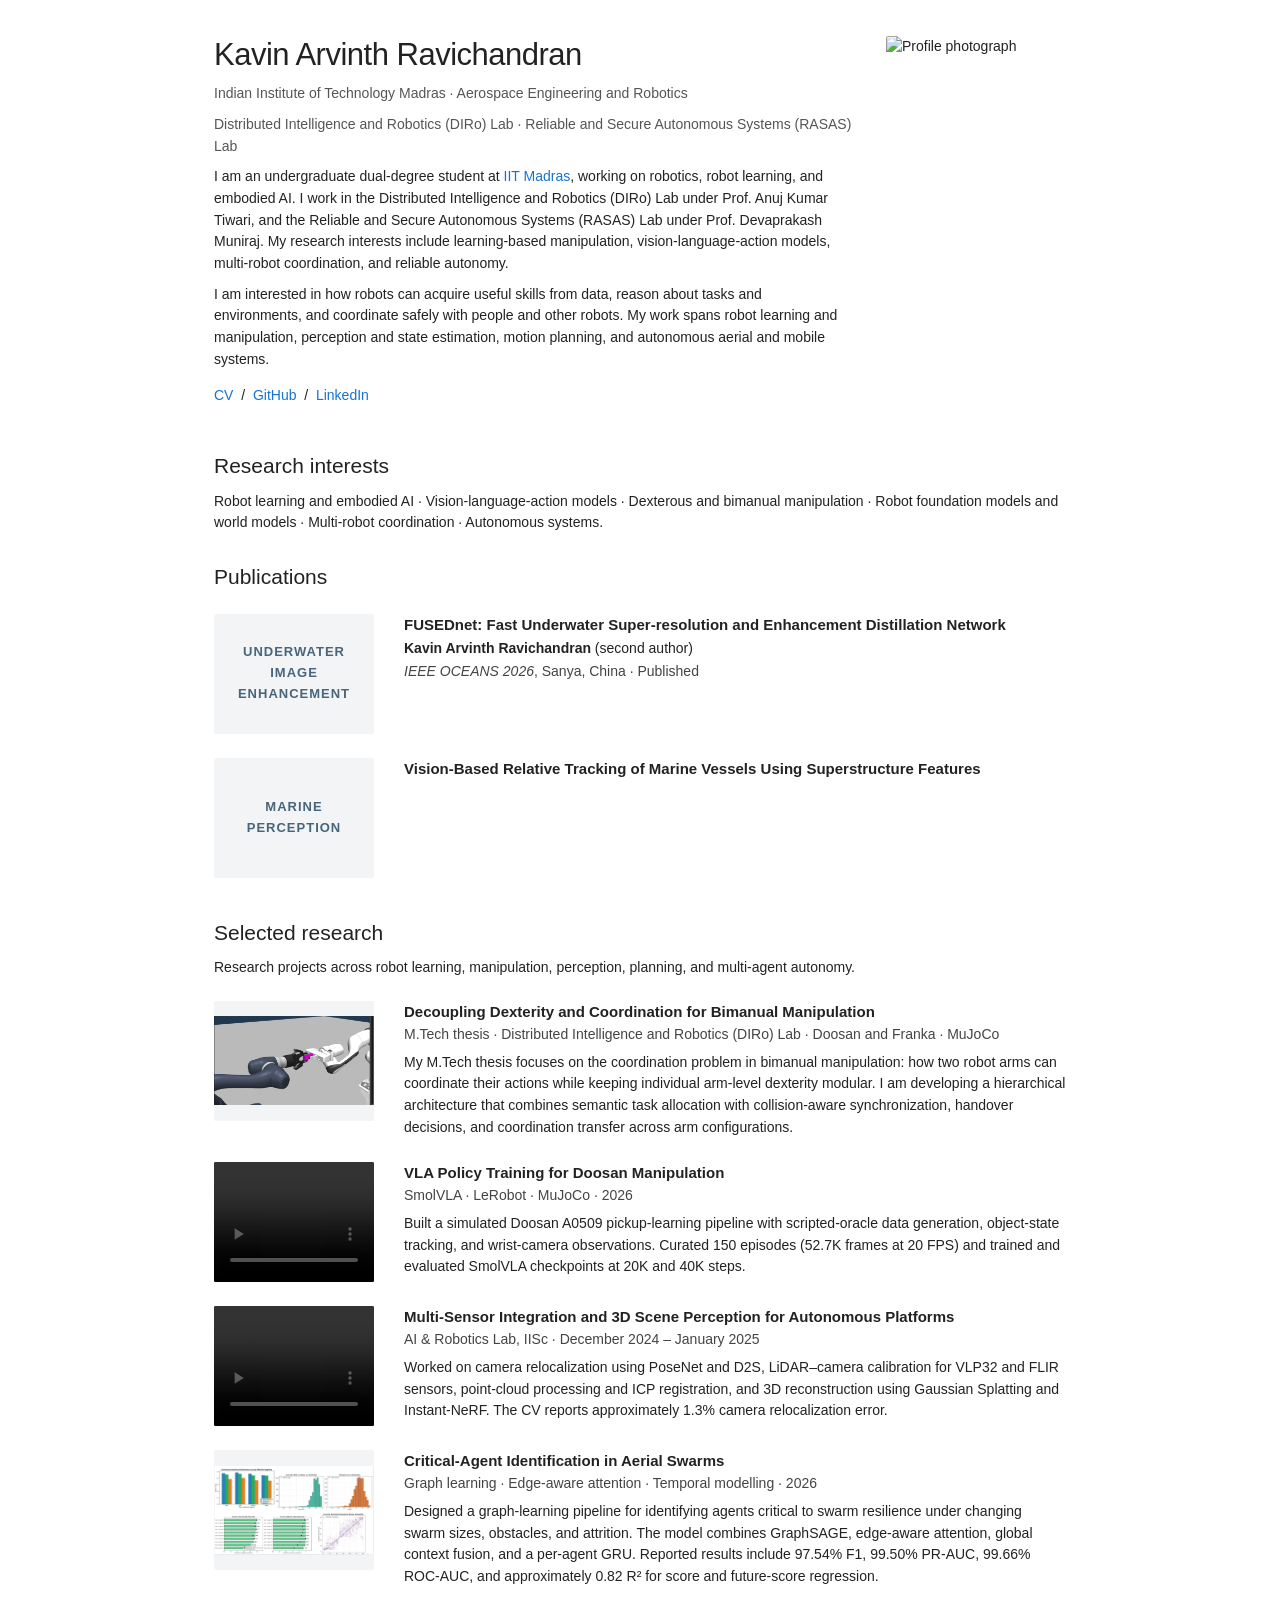
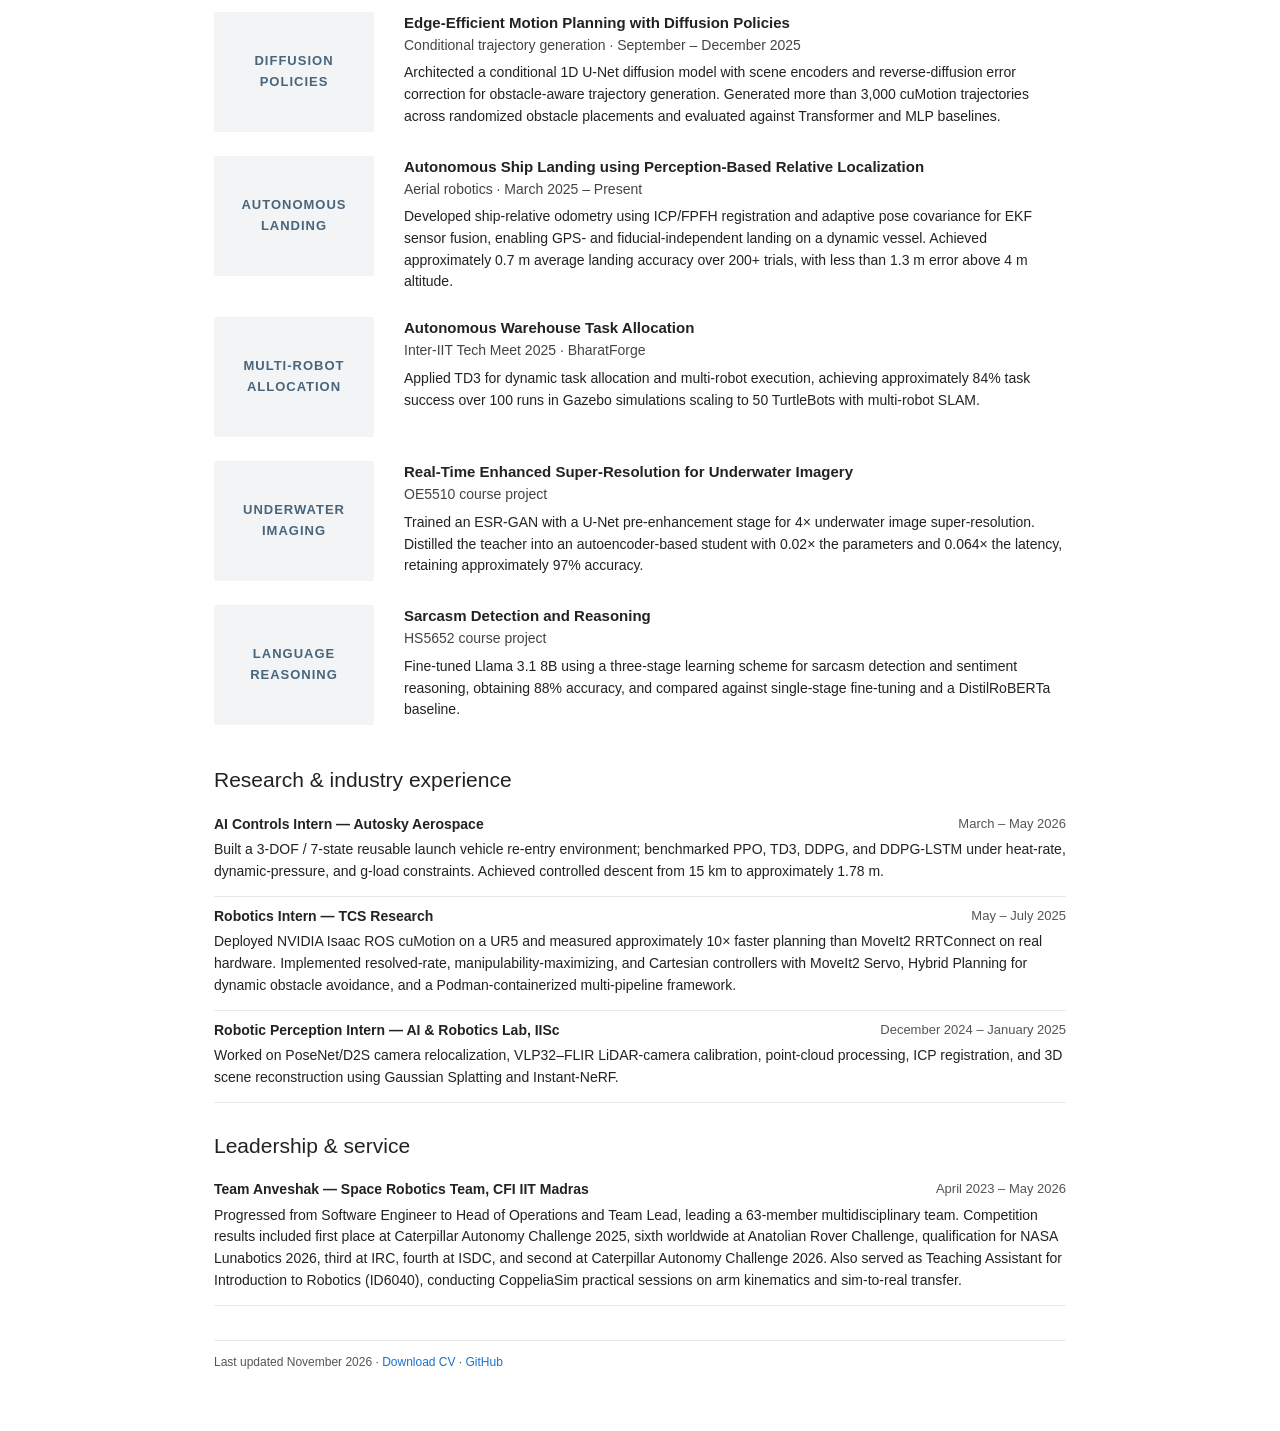
==== commit 19cf76e4: "Update research affiliations and thesis; remove technical skills section" ====
--- a/index.html
+++ b/index.html
@@ -13,9 +13,12 @@
     <div class="bio-text">
       <h1>Kavin Arvinth Ravichandran</h1>
       <p class="affiliation">Indian Institute of Technology Madras · Aerospace Engineering and Robotics</p>
+      <p class="affiliation">Distributed Intelligence and Robotics (DIRo) Lab · Reliable and Secure Autonomous Systems (RASAS) Lab</p>
       <p>
         I am an undergraduate dual-degree student at <a href="https://www.iitm.ac.in/">IIT Madras</a>,
-        working on robotics, robot learning, and embodied AI. My current research interests lie in
+        working on robotics, robot learning, and embodied AI. I work in the Distributed Intelligence
+        and Robotics (DIRo) Lab under Prof. Anuj Kumar Tiwari, and the Reliable and Secure Autonomous
+        Systems (RASAS) Lab under Prof. Devaprakash Muniraj. My research interests include
         learning-based manipulation, vision-language-action models, multi-robot coordination, and
         reliable autonomy.
       </p>
@@ -71,8 +74,8 @@
       <div class="paper-media"><div class="thumb"><img src="assets/images/bimanual-coordination.png" alt="Doosan and Franka robot arms performing a handover"></div></div>
       <div class="paper-info">
         <div class="papertitle">Decoupling Dexterity and Coordination for Bimanual Manipulation</div>
-        <div class="paper-venue">Dual-degree thesis · Doosan and Franka · MuJoCo</div>
-        <p class="paper-desc">Developing a hierarchical bimanual manipulation architecture that separates local arm skills from semantic coordination. A vision-language task allocator assigns semantic phases using task instructions, arm states, and wrist-camera observations. The coordination layer investigates collision-aware synchronization, handover decisions, and transfer across arm configurations.</p>
+        <div class="paper-venue">M.Tech thesis · Distributed Intelligence and Robotics (DIRo) Lab · Doosan and Franka · MuJoCo</div>
+        <p class="paper-desc">My M.Tech thesis focuses on the coordination problem in bimanual manipulation: how two robot arms can coordinate their actions while keeping individual arm-level dexterity modular. I am developing a hierarchical architecture that combines semantic task allocation with collision-aware synchronization, handover decisions, and coordination transfer across arm configurations.</p>
       </div>
     </article>
 
@@ -181,14 +184,6 @@
     </article>
   </section>
 
-  <section class="section-header"><h2>Technical skills</h2></section>
-  <section class="skills">
-    <p><strong>Robot learning:</strong> Imitation learning, SmolVLA fine-tuning, diffusion policies (DDPM), reinforcement learning (PPO, TD3, DDPG, DQN), policy evaluation, dataset generation.</p>
-    <p><strong>ML and data:</strong> PyTorch, LeRobot, Hugging Face Transformers, TensorFlow, OpenCV, TensorRT, knowledge distillation, LLM fine-tuning.</p>
-    <p><strong>Robotics:</strong> ROS/ROS 2, MoveIt 2, cuMotion, MuJoCo, NVIDIA Isaac Sim, Gazebo, CARLA, Jetson, real-robot evaluation.</p>
-    <p><strong>Languages and tools:</strong> Python, C/C++, MATLAB, Git, Docker/Podman, Fusion 360.</p>
-  </section>
-
   <footer>Last updated November 2026 · <a href="CV.pdf">Download CV</a> · <a href="https://github.com/Redsapphire15">GitHub</a></footer>
 </main>
 </body>
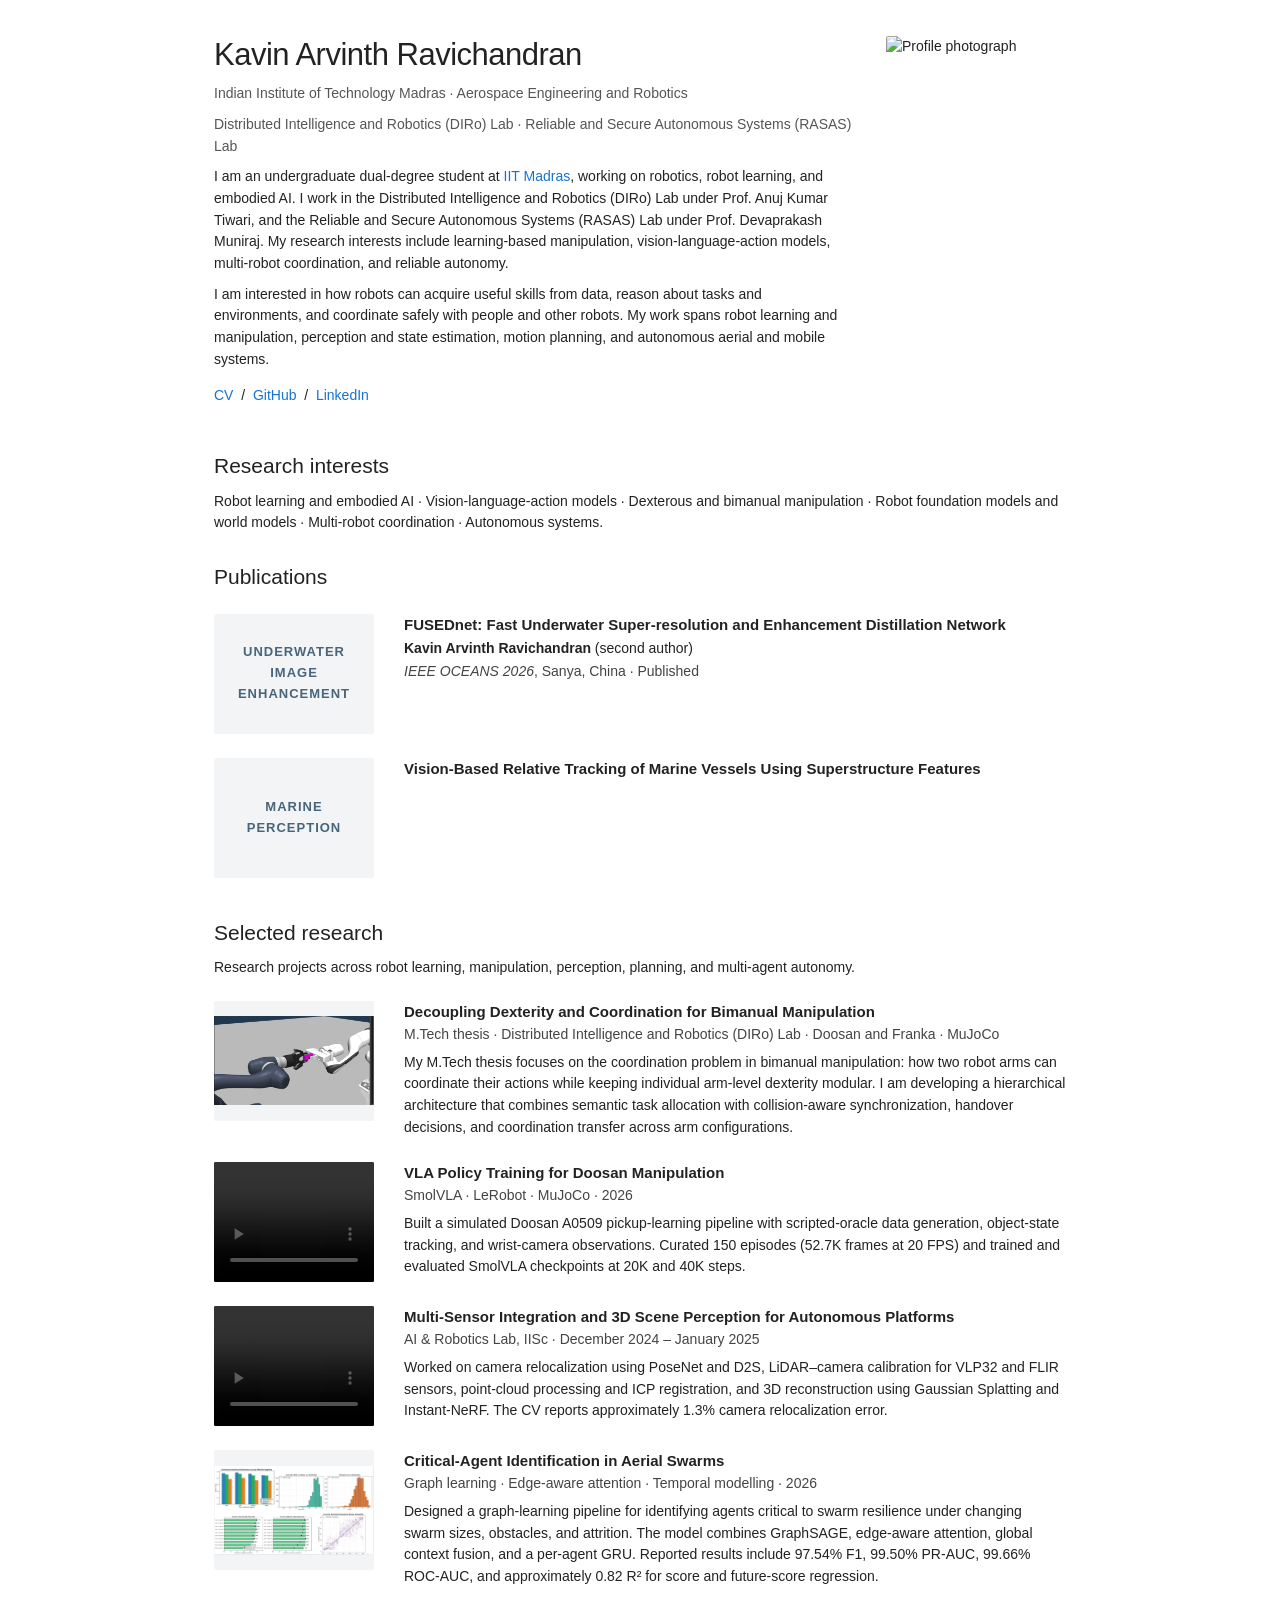
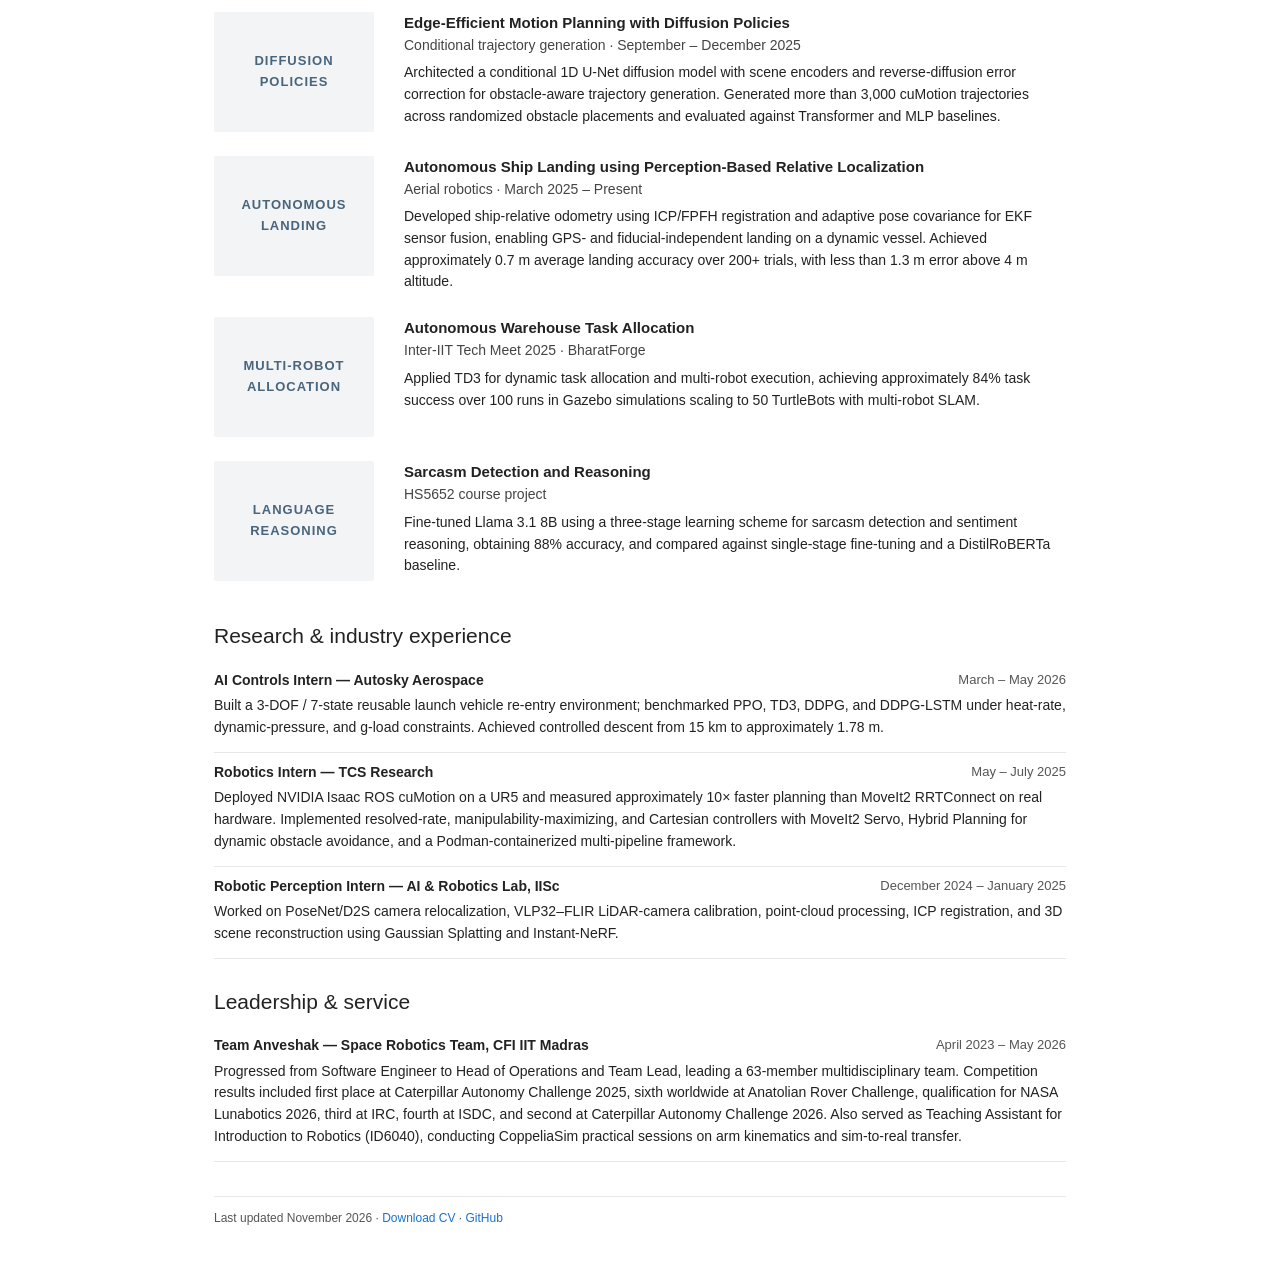
==== commit eed80298: "Remove ESR-GAN project duplicate of published paper" ====
--- a/index.html
+++ b/index.html
@@ -141,14 +141,6 @@
       </div>
     </article>
 
-    <article class="paper">
-      <div class="paper-media"><div class="thumb text-thumb">UNDERWATER<br>IMAGING</div></div>
-      <div class="paper-info">
-        <div class="papertitle">Real-Time Enhanced Super-Resolution for Underwater Imagery</div>
-        <div class="paper-venue">OE5510 course project</div>
-        <p class="paper-desc">Trained an ESR-GAN with a U-Net pre-enhancement stage for 4× underwater image super-resolution. Distilled the teacher into an autoencoder-based student with 0.02× the parameters and 0.064× the latency, retaining approximately 97% accuracy.</p>
-      </div>
-    </article>
 
     <article class="paper">
       <div class="paper-media"><div class="thumb text-thumb">LANGUAGE<br>REASONING</div></div>
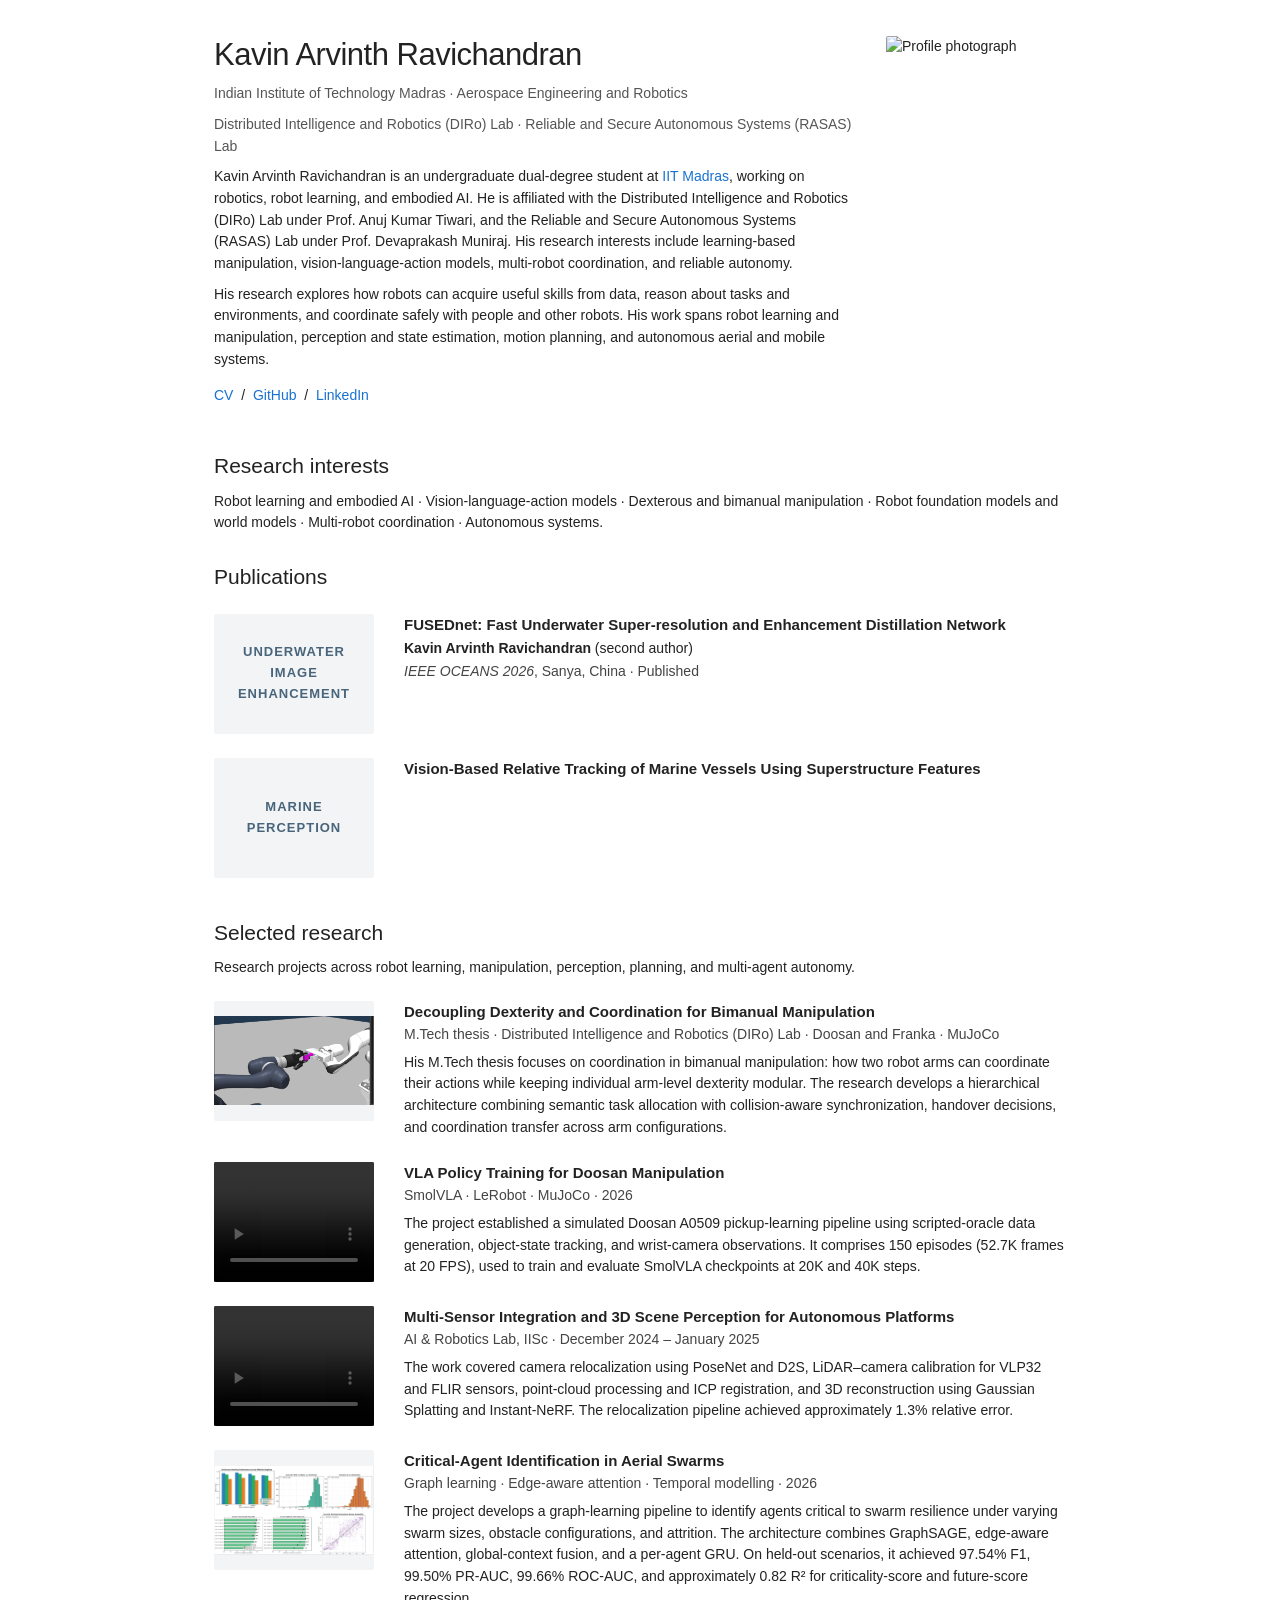
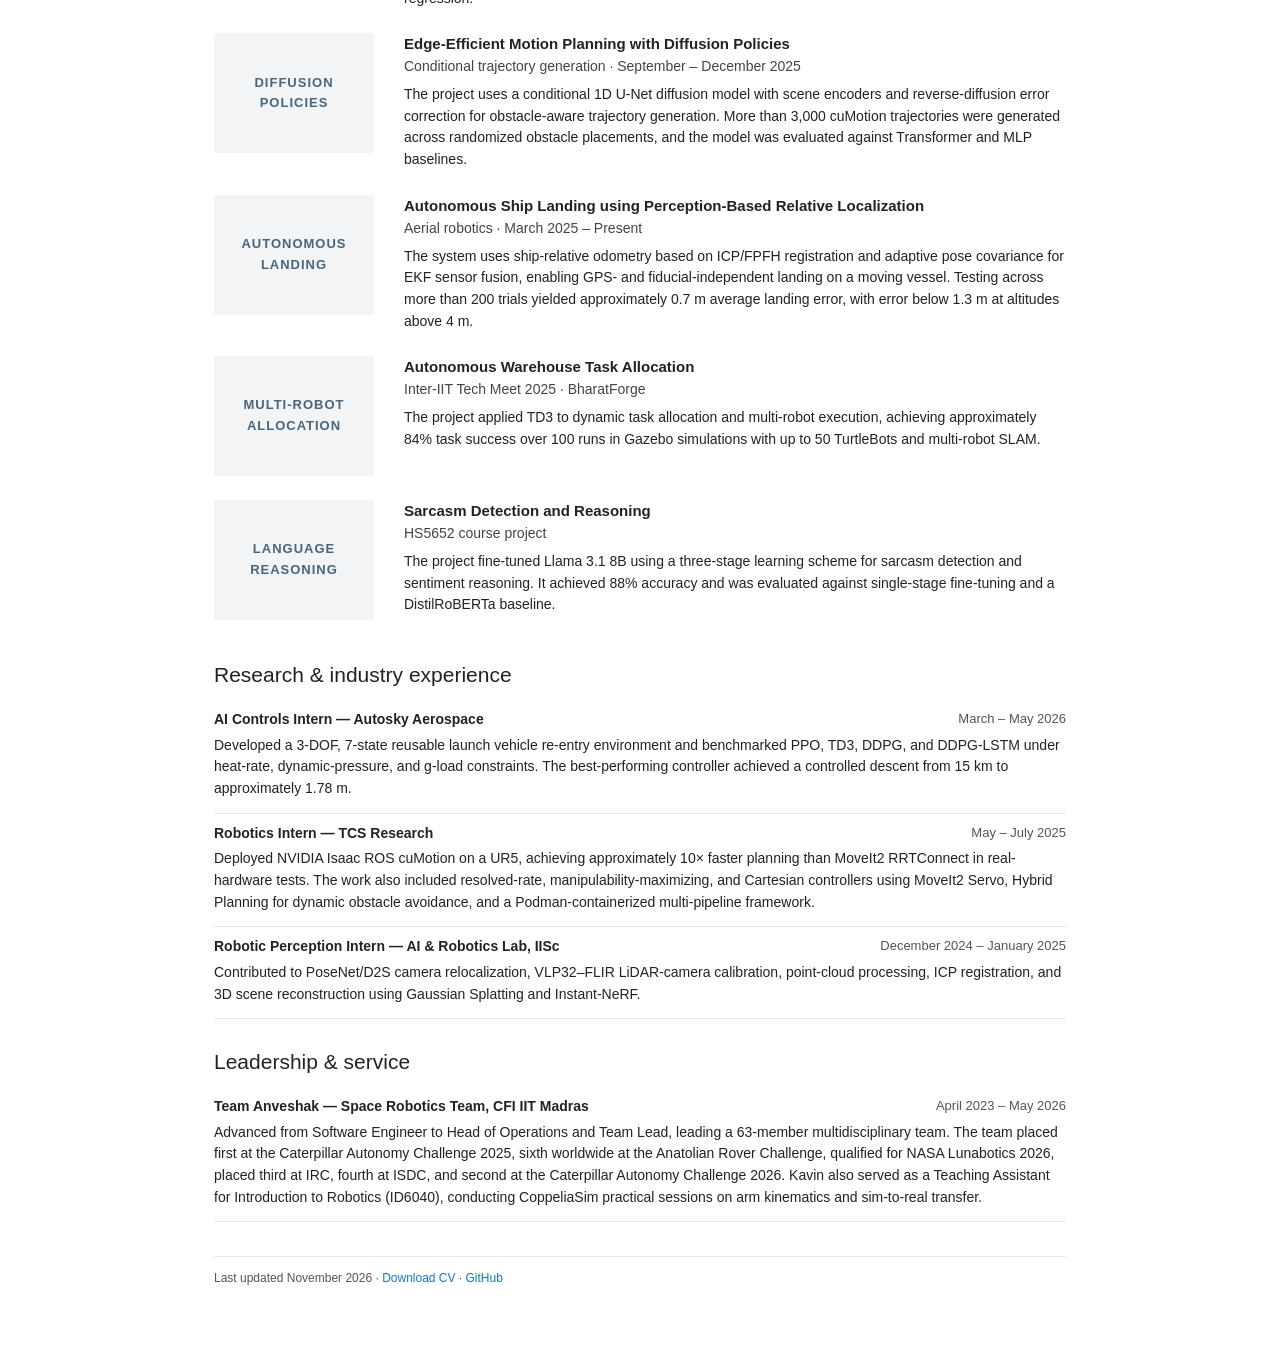
==== commit e58bb8fe: "Rewrite website copy in natural third person" ====
--- a/index.html
+++ b/index.html
@@ -15,16 +15,16 @@
       <p class="affiliation">Indian Institute of Technology Madras · Aerospace Engineering and Robotics</p>
       <p class="affiliation">Distributed Intelligence and Robotics (DIRo) Lab · Reliable and Secure Autonomous Systems (RASAS) Lab</p>
       <p>
-        I am an undergraduate dual-degree student at <a href="https://www.iitm.ac.in/">IIT Madras</a>,
-        working on robotics, robot learning, and embodied AI. I work in the Distributed Intelligence
+        Kavin Arvinth Ravichandran is an undergraduate dual-degree student at <a href="https://www.iitm.ac.in/">IIT Madras</a>,
+        working on robotics, robot learning, and embodied AI. He is affiliated with the Distributed Intelligence
         and Robotics (DIRo) Lab under Prof. Anuj Kumar Tiwari, and the Reliable and Secure Autonomous
-        Systems (RASAS) Lab under Prof. Devaprakash Muniraj. My research interests include
+        Systems (RASAS) Lab under Prof. Devaprakash Muniraj. His research interests include
         learning-based manipulation, vision-language-action models, multi-robot coordination, and
         reliable autonomy.
       </p>
       <p>
-        I am interested in how robots can acquire useful skills from data, reason about tasks and
-        environments, and coordinate safely with people and other robots. My work spans robot
+        His research explores how robots can acquire useful skills from data, reason about tasks and
+        environments, and coordinate safely with people and other robots. His work spans robot
         learning and manipulation, perception and state estimation, motion planning, and autonomous
         aerial and mobile systems.
       </p>
@@ -75,7 +75,7 @@
       <div class="paper-info">
         <div class="papertitle">Decoupling Dexterity and Coordination for Bimanual Manipulation</div>
         <div class="paper-venue">M.Tech thesis · Distributed Intelligence and Robotics (DIRo) Lab · Doosan and Franka · MuJoCo</div>
-        <p class="paper-desc">My M.Tech thesis focuses on the coordination problem in bimanual manipulation: how two robot arms can coordinate their actions while keeping individual arm-level dexterity modular. I am developing a hierarchical architecture that combines semantic task allocation with collision-aware synchronization, handover decisions, and coordination transfer across arm configurations.</p>
+        <p class="paper-desc">His M.Tech thesis focuses on coordination in bimanual manipulation: how two robot arms can coordinate their actions while keeping individual arm-level dexterity modular. The research develops a hierarchical architecture combining semantic task allocation with collision-aware synchronization, handover decisions, and coordination transfer across arm configurations.</p>
       </div>
     </article>
 
@@ -88,7 +88,7 @@
       <div class="paper-info">
         <div class="papertitle">VLA Policy Training for Doosan Manipulation</div>
         <div class="paper-venue">SmolVLA · LeRobot · MuJoCo · 2026</div>
-        <p class="paper-desc">Built a simulated Doosan A0509 pickup-learning pipeline with scripted-oracle data generation, object-state tracking, and wrist-camera observations. Curated 150 episodes (52.7K frames at 20 FPS) and trained and evaluated SmolVLA checkpoints at 20K and 40K steps.</p>
+        <p class="paper-desc">The project established a simulated Doosan A0509 pickup-learning pipeline using scripted-oracle data generation, object-state tracking, and wrist-camera observations. It comprises 150 episodes (52.7K frames at 20 FPS), used to train and evaluate SmolVLA checkpoints at 20K and 40K steps.</p>
       </div>
     </article>
 
@@ -101,7 +101,7 @@
       <div class="paper-info">
         <div class="papertitle">Multi-Sensor Integration and 3D Scene Perception for Autonomous Platforms</div>
         <div class="paper-venue">AI &amp; Robotics Lab, IISc · December 2024 – January 2025</div>
-        <p class="paper-desc">Worked on camera relocalization using PoseNet and D2S, LiDAR–camera calibration for VLP32 and FLIR sensors, point-cloud processing and ICP registration, and 3D reconstruction using Gaussian Splatting and Instant-NeRF. The CV reports approximately 1.3% camera relocalization error.</p>
+        <p class="paper-desc">The work covered camera relocalization using PoseNet and D2S, LiDAR–camera calibration for VLP32 and FLIR sensors, point-cloud processing and ICP registration, and 3D reconstruction using Gaussian Splatting and Instant-NeRF. The relocalization pipeline achieved approximately 1.3% relative error.</p>
       </div>
     </article>
 
@@ -110,7 +110,7 @@
       <div class="paper-info">
         <div class="papertitle">Critical-Agent Identification in Aerial Swarms</div>
         <div class="paper-venue">Graph learning · Edge-aware attention · Temporal modelling · 2026</div>
-        <p class="paper-desc">Designed a graph-learning pipeline for identifying agents critical to swarm resilience under changing swarm sizes, obstacles, and attrition. The model combines GraphSAGE, edge-aware attention, global context fusion, and a per-agent GRU. Reported results include 97.54% F1, 99.50% PR-AUC, 99.66% ROC-AUC, and approximately 0.82 R² for score and future-score regression.</p>
+        <p class="paper-desc">The project develops a graph-learning pipeline to identify agents critical to swarm resilience under varying swarm sizes, obstacle configurations, and attrition. The architecture combines GraphSAGE, edge-aware attention, global-context fusion, and a per-agent GRU. On held-out scenarios, it achieved 97.54% F1, 99.50% PR-AUC, 99.66% ROC-AUC, and approximately 0.82 R² for criticality-score and future-score regression.</p>
       </div>
     </article>
 
@@ -119,7 +119,7 @@
       <div class="paper-info">
         <div class="papertitle">Edge-Efficient Motion Planning with Diffusion Policies</div>
         <div class="paper-venue">Conditional trajectory generation · September – December 2025</div>
-        <p class="paper-desc">Architected a conditional 1D U-Net diffusion model with scene encoders and reverse-diffusion error correction for obstacle-aware trajectory generation. Generated more than 3,000 cuMotion trajectories across randomized obstacle placements and evaluated against Transformer and MLP baselines.</p>
+        <p class="paper-desc">The project uses a conditional 1D U-Net diffusion model with scene encoders and reverse-diffusion error correction for obstacle-aware trajectory generation. More than 3,000 cuMotion trajectories were generated across randomized obstacle placements, and the model was evaluated against Transformer and MLP baselines.</p>
       </div>
     </article>
 
@@ -128,7 +128,7 @@
       <div class="paper-info">
         <div class="papertitle">Autonomous Ship Landing using Perception-Based Relative Localization</div>
         <div class="paper-venue">Aerial robotics · March 2025 – Present</div>
-        <p class="paper-desc">Developed ship-relative odometry using ICP/FPFH registration and adaptive pose covariance for EKF sensor fusion, enabling GPS- and fiducial-independent landing on a dynamic vessel. Achieved approximately 0.7 m average landing accuracy over 200+ trials, with less than 1.3 m error above 4 m altitude.</p>
+        <p class="paper-desc">The system uses ship-relative odometry based on ICP/FPFH registration and adaptive pose covariance for EKF sensor fusion, enabling GPS- and fiducial-independent landing on a moving vessel. Testing across more than 200 trials yielded approximately 0.7 m average landing error, with error below 1.3 m at altitudes above 4 m.</p>
       </div>
     </article>
 
@@ -137,7 +137,7 @@
       <div class="paper-info">
         <div class="papertitle">Autonomous Warehouse Task Allocation</div>
         <div class="paper-venue">Inter-IIT Tech Meet 2025 · BharatForge</div>
-        <p class="paper-desc">Applied TD3 for dynamic task allocation and multi-robot execution, achieving approximately 84% task success over 100 runs in Gazebo simulations scaling to 50 TurtleBots with multi-robot SLAM.</p>
+        <p class="paper-desc">The project applied TD3 to dynamic task allocation and multi-robot execution, achieving approximately 84% task success over 100 runs in Gazebo simulations with up to 50 TurtleBots and multi-robot SLAM.</p>
       </div>
     </article>
 
@@ -147,7 +147,7 @@
       <div class="paper-info">
         <div class="papertitle">Sarcasm Detection and Reasoning</div>
         <div class="paper-venue">HS5652 course project</div>
-        <p class="paper-desc">Fine-tuned Llama 3.1 8B using a three-stage learning scheme for sarcasm detection and sentiment reasoning, obtaining 88% accuracy, and compared against single-stage fine-tuning and a DistilRoBERTa baseline.</p>
+        <p class="paper-desc">The project fine-tuned Llama 3.1 8B using a three-stage learning scheme for sarcasm detection and sentiment reasoning. It achieved 88% accuracy and was evaluated against single-stage fine-tuning and a DistilRoBERTa baseline.</p>
       </div>
     </article>
   </section>
@@ -156,15 +156,15 @@
   <section class="text-list">
     <article>
       <h3>AI Controls Intern — Autosky Aerospace <span>March – May 2026</span></h3>
-      <p>Built a 3-DOF / 7-state reusable launch vehicle re-entry environment; benchmarked PPO, TD3, DDPG, and DDPG-LSTM under heat-rate, dynamic-pressure, and g-load constraints. Achieved controlled descent from 15 km to approximately 1.78 m.</p>
+      <p>Developed a 3-DOF, 7-state reusable launch vehicle re-entry environment and benchmarked PPO, TD3, DDPG, and DDPG-LSTM under heat-rate, dynamic-pressure, and g-load constraints. The best-performing controller achieved a controlled descent from 15 km to approximately 1.78 m.</p>
     </article>
     <article>
       <h3>Robotics Intern — TCS Research <span>May – July 2025</span></h3>
-      <p>Deployed NVIDIA Isaac ROS cuMotion on a UR5 and measured approximately 10× faster planning than MoveIt2 RRTConnect on real hardware. Implemented resolved-rate, manipulability-maximizing, and Cartesian controllers with MoveIt2 Servo, Hybrid Planning for dynamic obstacle avoidance, and a Podman-containerized multi-pipeline framework.</p>
+      <p>Deployed NVIDIA Isaac ROS cuMotion on a UR5, achieving approximately 10× faster planning than MoveIt2 RRTConnect in real-hardware tests. The work also included resolved-rate, manipulability-maximizing, and Cartesian controllers using MoveIt2 Servo, Hybrid Planning for dynamic obstacle avoidance, and a Podman-containerized multi-pipeline framework.</p>
     </article>
     <article>
       <h3>Robotic Perception Intern — AI &amp; Robotics Lab, IISc <span>December 2024 – January 2025</span></h3>
-      <p>Worked on PoseNet/D2S camera relocalization, VLP32–FLIR LiDAR-camera calibration, point-cloud processing, ICP registration, and 3D scene reconstruction using Gaussian Splatting and Instant-NeRF.</p>
+      <p>Contributed to PoseNet/D2S camera relocalization, VLP32–FLIR LiDAR-camera calibration, point-cloud processing, ICP registration, and 3D scene reconstruction using Gaussian Splatting and Instant-NeRF.</p>
     </article>
   </section>
 
@@ -172,7 +172,7 @@
   <section class="text-list">
     <article>
       <h3>Team Anveshak — Space Robotics Team, CFI IIT Madras <span>April 2023 – May 2026</span></h3>
-      <p>Progressed from Software Engineer to Head of Operations and Team Lead, leading a 63-member multidisciplinary team. Competition results included first place at Caterpillar Autonomy Challenge 2025, sixth worldwide at Anatolian Rover Challenge, qualification for NASA Lunabotics 2026, third at IRC, fourth at ISDC, and second at Caterpillar Autonomy Challenge 2026. Also served as Teaching Assistant for Introduction to Robotics (ID6040), conducting CoppeliaSim practical sessions on arm kinematics and sim-to-real transfer.</p>
+      <p>Advanced from Software Engineer to Head of Operations and Team Lead, leading a 63-member multidisciplinary team. The team placed first at the Caterpillar Autonomy Challenge 2025, sixth worldwide at the Anatolian Rover Challenge, qualified for NASA Lunabotics 2026, placed third at IRC, fourth at ISDC, and second at the Caterpillar Autonomy Challenge 2026. Kavin also served as a Teaching Assistant for Introduction to Robotics (ID6040), conducting CoppeliaSim practical sessions on arm kinematics and sim-to-real transfer.</p>
     </article>
   </section>
 
